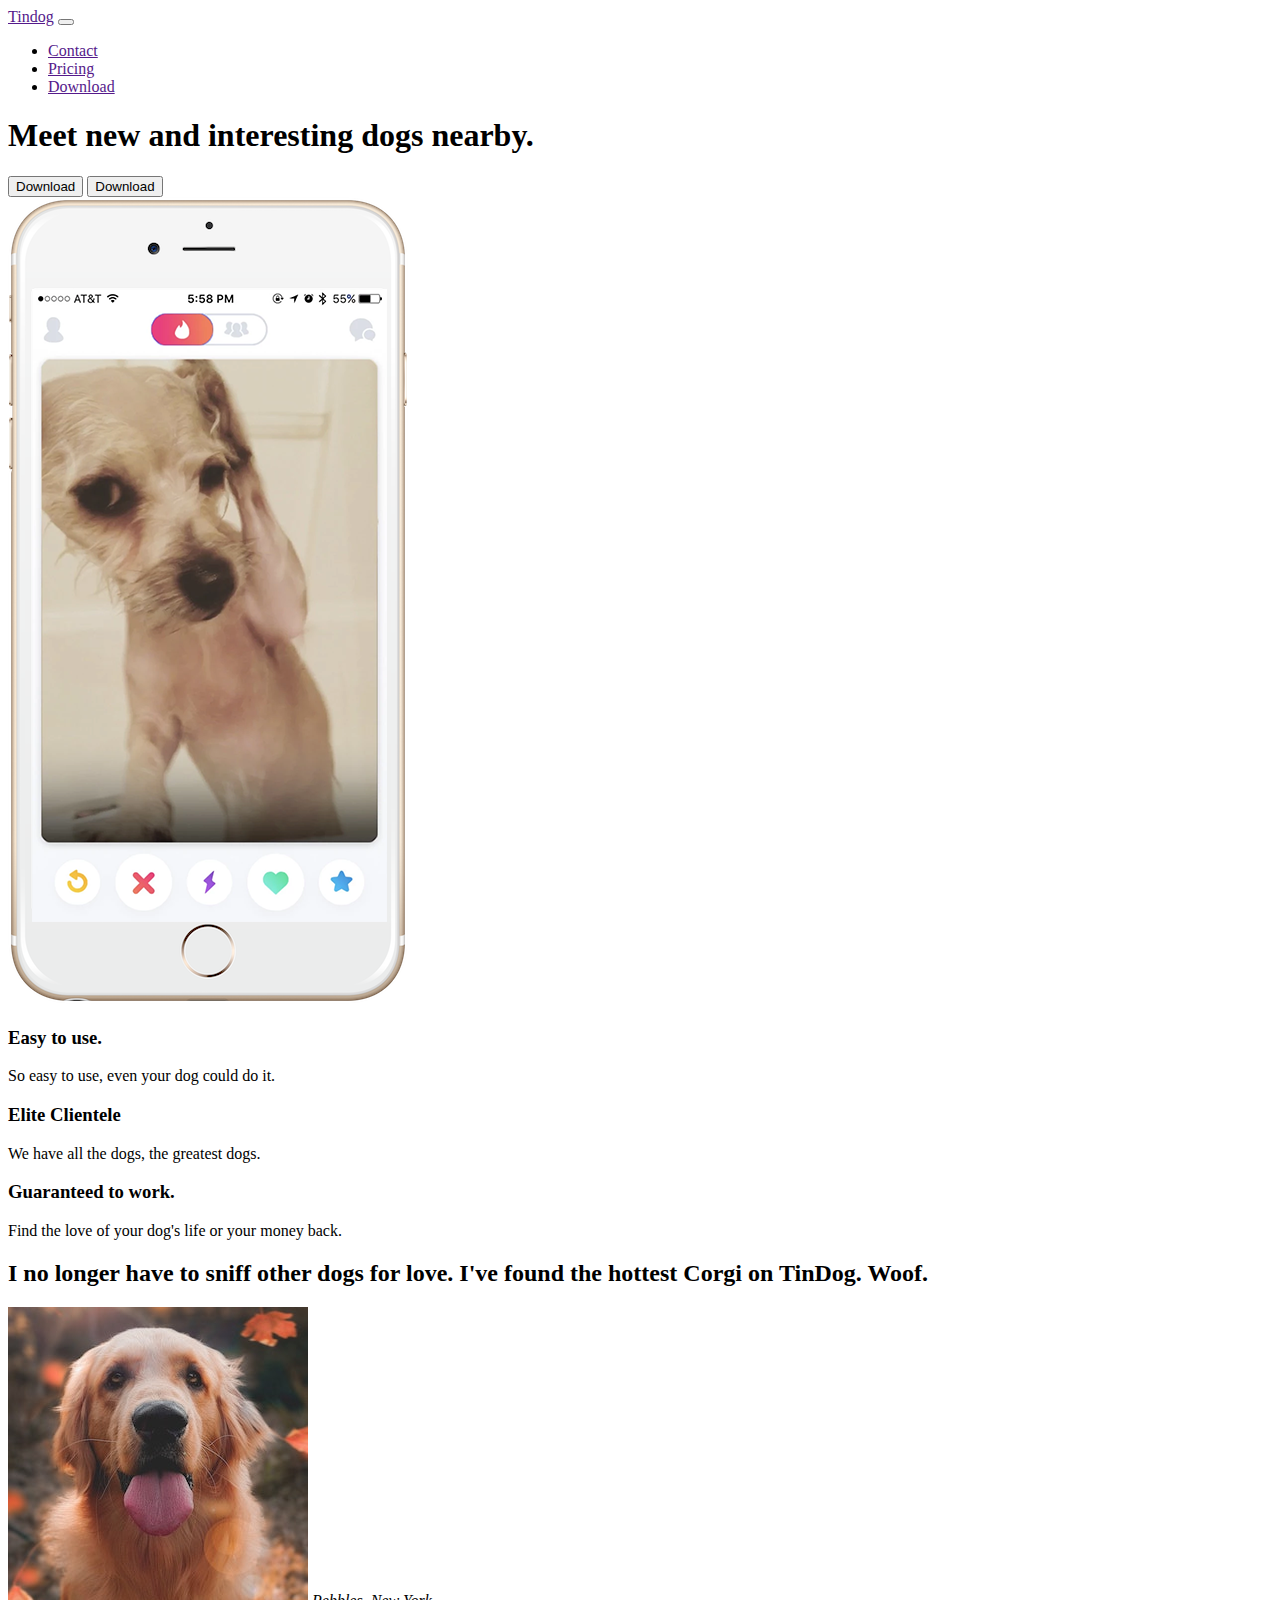
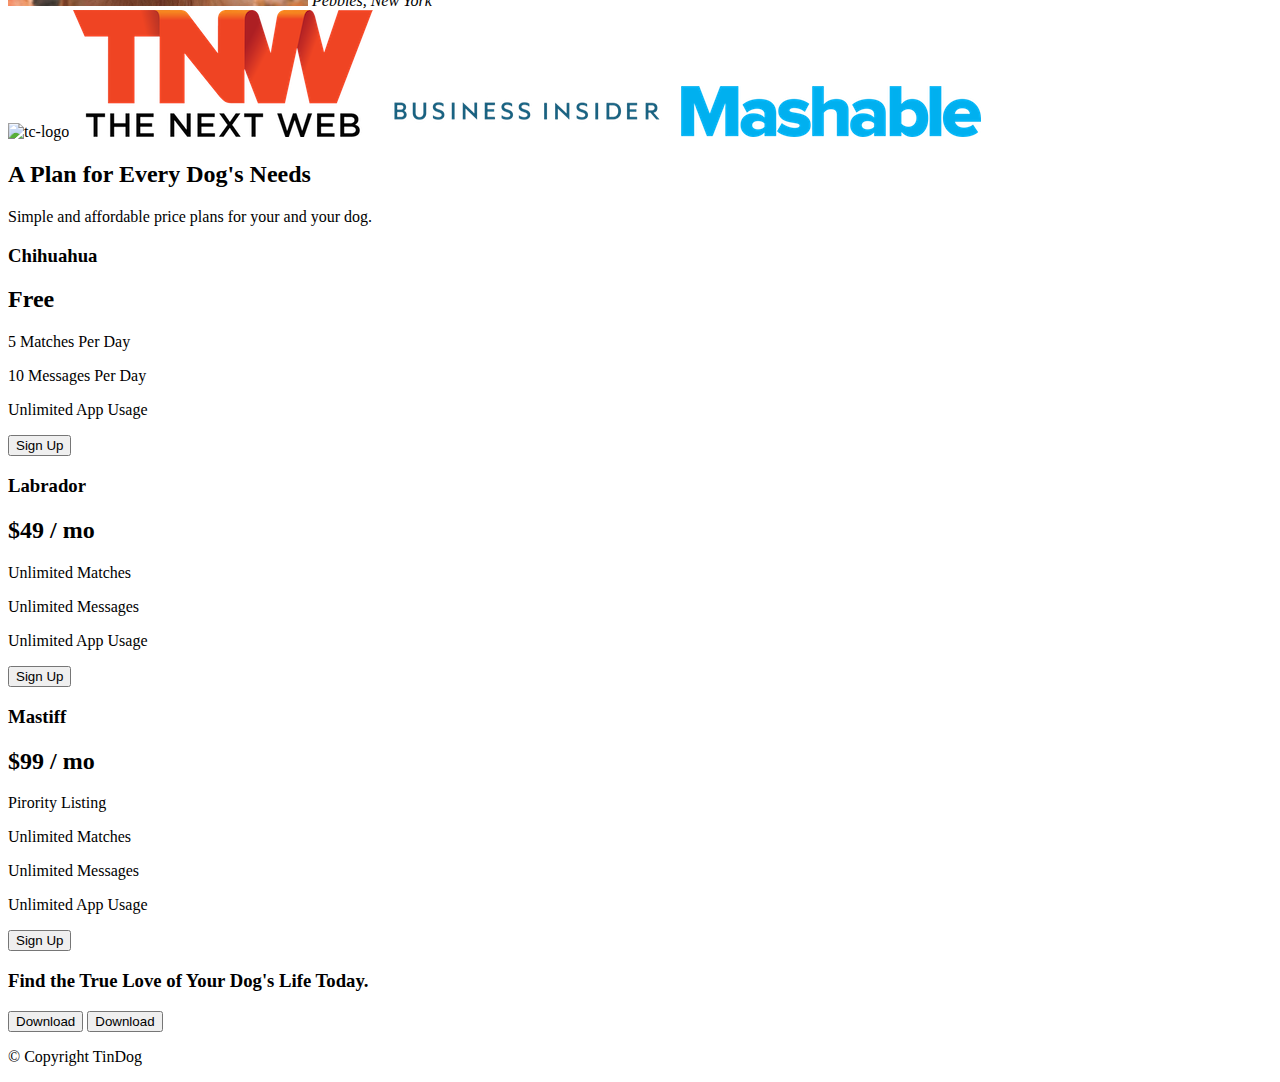
==== Boostrap_project/index.html @ a8a7a584 "setting up project for learning Bootstrap" ====
<!DOCTYPE html>
<html>

<head>
  <meta charset="utf-8">
  <title>TinDog</title>
  <link rel="stylesheet" href="css/styles.css">
  <link rel="stylesheet" href="https://cdn.jsdelivr.net/npm/bootstrap@5.1.3/dist/css/bootstrap.min.css" integrity="sha384-1BmE4kWBq78iYhFldvKuhfTAU6auU8tT94WrHftjDbrCEXSU1oBoqyl2QvZ6jIW3" crossorigin="anonymous">

  <script src="https://cdn.jsdelivr.net/npm/bootstrap@5.1.3/dist/js/bootstrap.bundle.min.js" integrity="sha384-ka7Sk0Gln4gmtz2MlQnikT1wXgYsOg+OMhuP+IlRH9sENBO0LRn5q+8nbTov4+1p" crossorigin="anonymous"></script>

  <!-- <script src="https://code.jquery.com/jquery-3.5.1.slim.min.js" integrity="sha384-DfXdz2htPH0lsSSs5nCTpuj/zy4C+OGpamoFVy38MVBnE+IbbVYUew+OrCXaRkfj" crossorigin="anonymous"></script>
  <script src="https://cdn.jsdelivr.net/npm/popper.js@1.16.0/dist/umd/popper.min.js" integrity="sha384-Q6E9RHvbIyZFJoft+2mJbHaEWldlvI9IOYy5n3zV9zzTtmI3UksdQRVvoxMfooAo" crossorigin="anonymous"></script>
  <script src="https://stackpath.bootstrapcdn.com/bootstrap/4.5.0/js/bootstrap.min.js" integrity="sha384-OgVRvuATP1z7JjHLkuOU7Xw704+h835Lr+6QL9UvYjZE3Ipu6Tp75j7Bh/kR0JKI" crossorigin="anonymous"></script> -->

</head>

<body>

  <section id="title">

    <!-- Nav Bar -->
    <nav class="navbar bg-dark navbar-expand-lg navbar-dark">

      <div class="container-fluid">
        <a class="navbar-brand" href="">Tindog</a>
         <button class="navbar-toggler" type="button" data-bs-toggle="collapse" data-bs-target="#navbarSupportedContent" aria-controls="navbarSupportedContent" aria-expanded="false" aria-label="Toggle navigation">
        <span class="navbar-toggler-icon"></span>
            </button>
            <div class="collapse navbar-collapse" id="navbarSupportedContent">
        <ul class="navbar-nav ms-auto">
            <li class="nav-item">
                <a class="nav-link" href="">Contact</a>
            </li>
            <li class="nav-item">
                <a class="nav-link" href="">Pricing</a>
            </li>
            <li class="nav-item">
                <a class="nav-link" href="">Download</a>
            </li>
        </ul>
           </div>
      </div>
  
    </nav>



    <!-- Title -->

    <div>
      <h1>Meet new and interesting dogs nearby.</h1>
      <button type="button">Download</button>
      <button type="button">Download</button>
    </div>
    <div>
      <img src="images/iphone6.png" alt="iphone-mockup">
    </div>

  </section>


  <!-- Features -->

  <section id="features">

    <h3>Easy to use.</h3>
    <p>So easy to use, even your dog could do it.</p>

    <h3>Elite Clientele</h3>
    <p>We have all the dogs, the greatest dogs.</p>

    <h3>Guaranteed to work.</h3>
    <p>Find the love of your dog's life or your money back.</p>

  </section>


  <!-- Testimonials -->

  <section id="testimonials">

    <h2>I no longer have to sniff other dogs for love. I've found the hottest Corgi on TinDog. Woof.</h2>
    <img src="images/dog-img.jpg" alt="dog-profile">
    <em>Pebbles, New York</em>

    <!-- <h2 class="testimonial-text">My dog used to be so lonely, but with TinDog's help, they've found the love of their life. I think.</h2>
    <img class="testimonial-image" src="images/lady-img.jpg" alt="lady-profile">
    <em>Beverly, Illinois</em> -->

  </section>


  <!-- Press -->

  <section id="press">
    <img src="images/techcrunch.png" alt="tc-logo">
    <img src="images/tnw.png" alt="tnw-logo">
    <img src="images/bizinsider.png" alt="biz-insider-logo">
    <img src="images/mashable.png" alt="mashable-logo">

  </section>


  <!-- Pricing -->

  <section id="pricing">

    <h2>A Plan for Every Dog's Needs</h2>
    <p>Simple and affordable price plans for your and your dog.</p>


    <h3>Chihuahua</h3>
    <h2>Free</h2>
    <p>5 Matches Per Day</p>
    <p>10 Messages Per Day</p>
    <p>Unlimited App Usage</p>
    <button type="button">Sign Up</button>


    <h3>Labrador</h3>
    <h2>$49 / mo</h2>
    <p>Unlimited Matches</p>
    <p>Unlimited Messages</p>
    <p>Unlimited App Usage</p>
    <button type="button">Sign Up</button>


    <h3>Mastiff</h3>
    <h2>$99 / mo</h2>
    <p>Pirority Listing</p>
    <p>Unlimited Matches</p>
    <p>Unlimited Messages</p>
    <p>Unlimited App Usage</p>
    <button type="button">Sign Up</button>

  </section>


  <!-- Call to Action -->

  <section id="cta">

    <h3>Find the True Love of Your Dog's Life Today.</h3>
    <button type="button">Download</button>
    <button type="button">Download</button>

  </section>


  <!-- Footer -->

  <footer id="footer">

    <p>© Copyright TinDog</p>

  </footer>


</body>

</html>
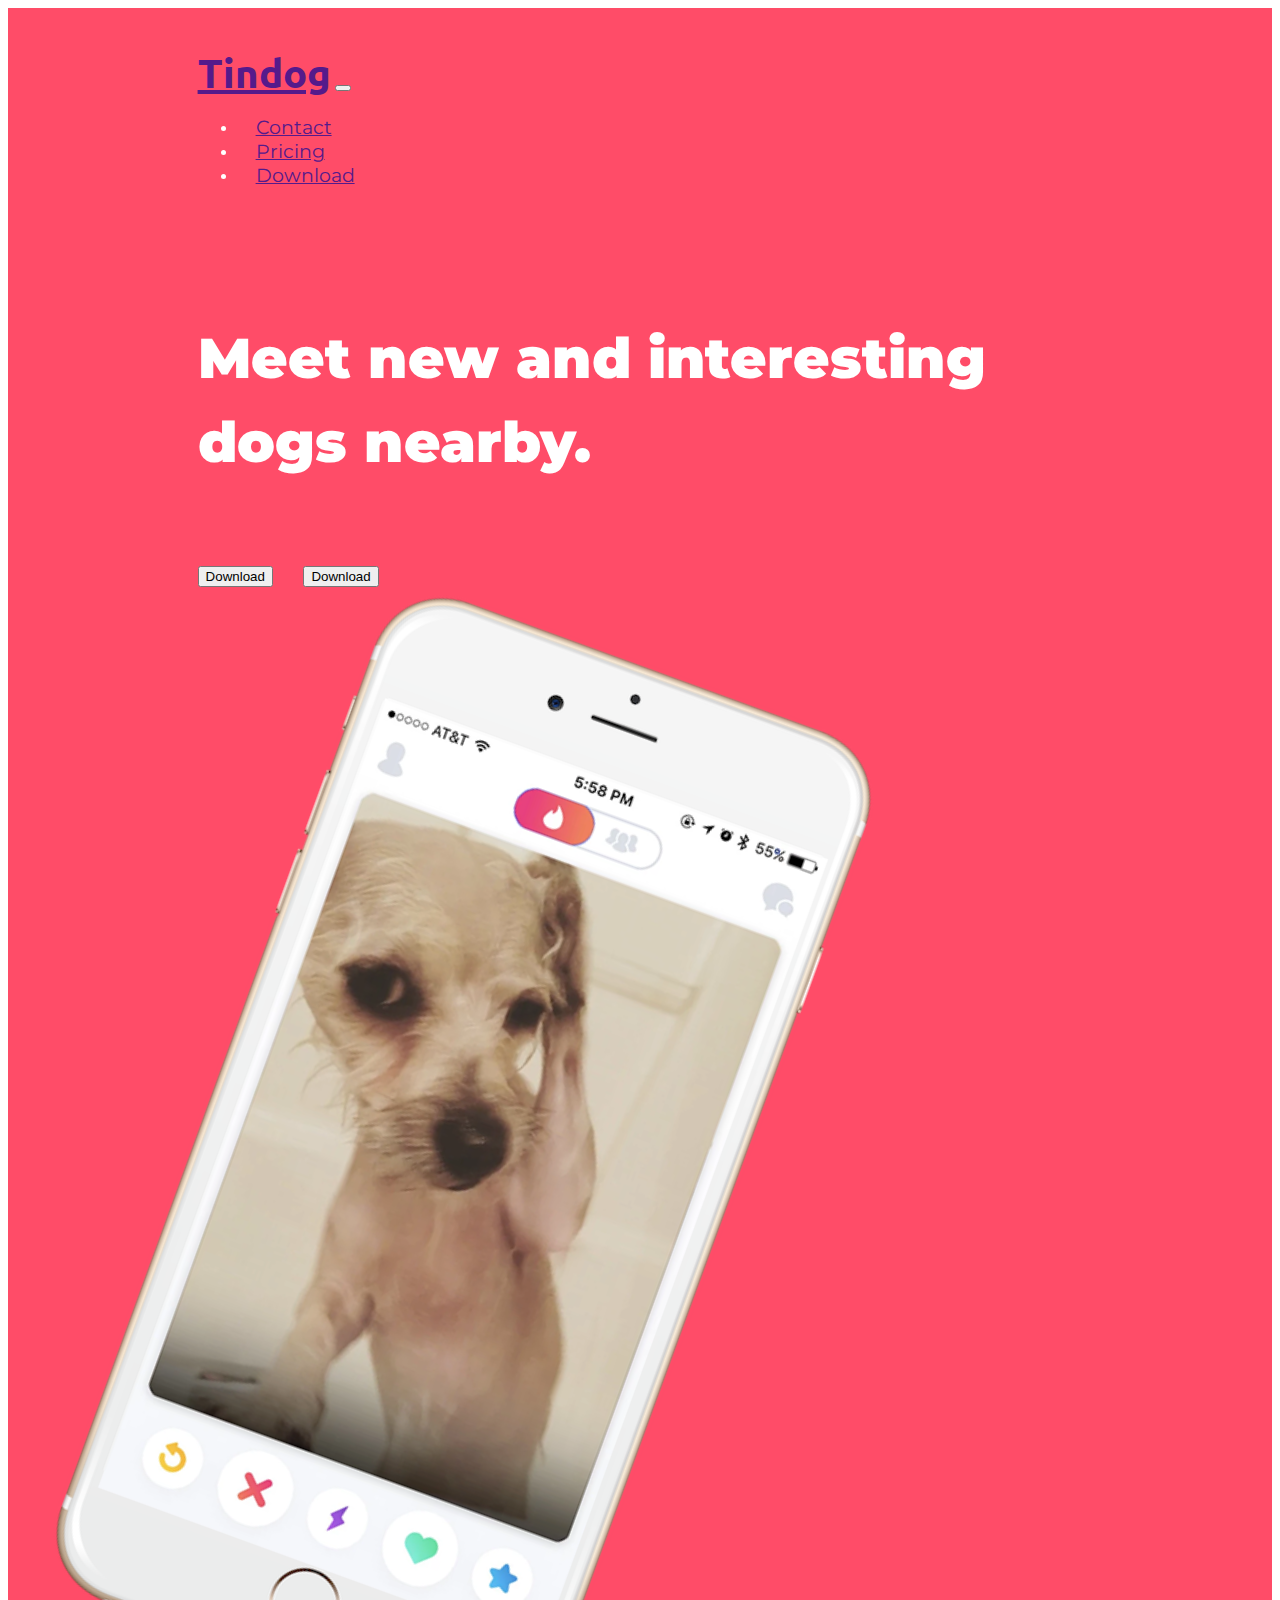
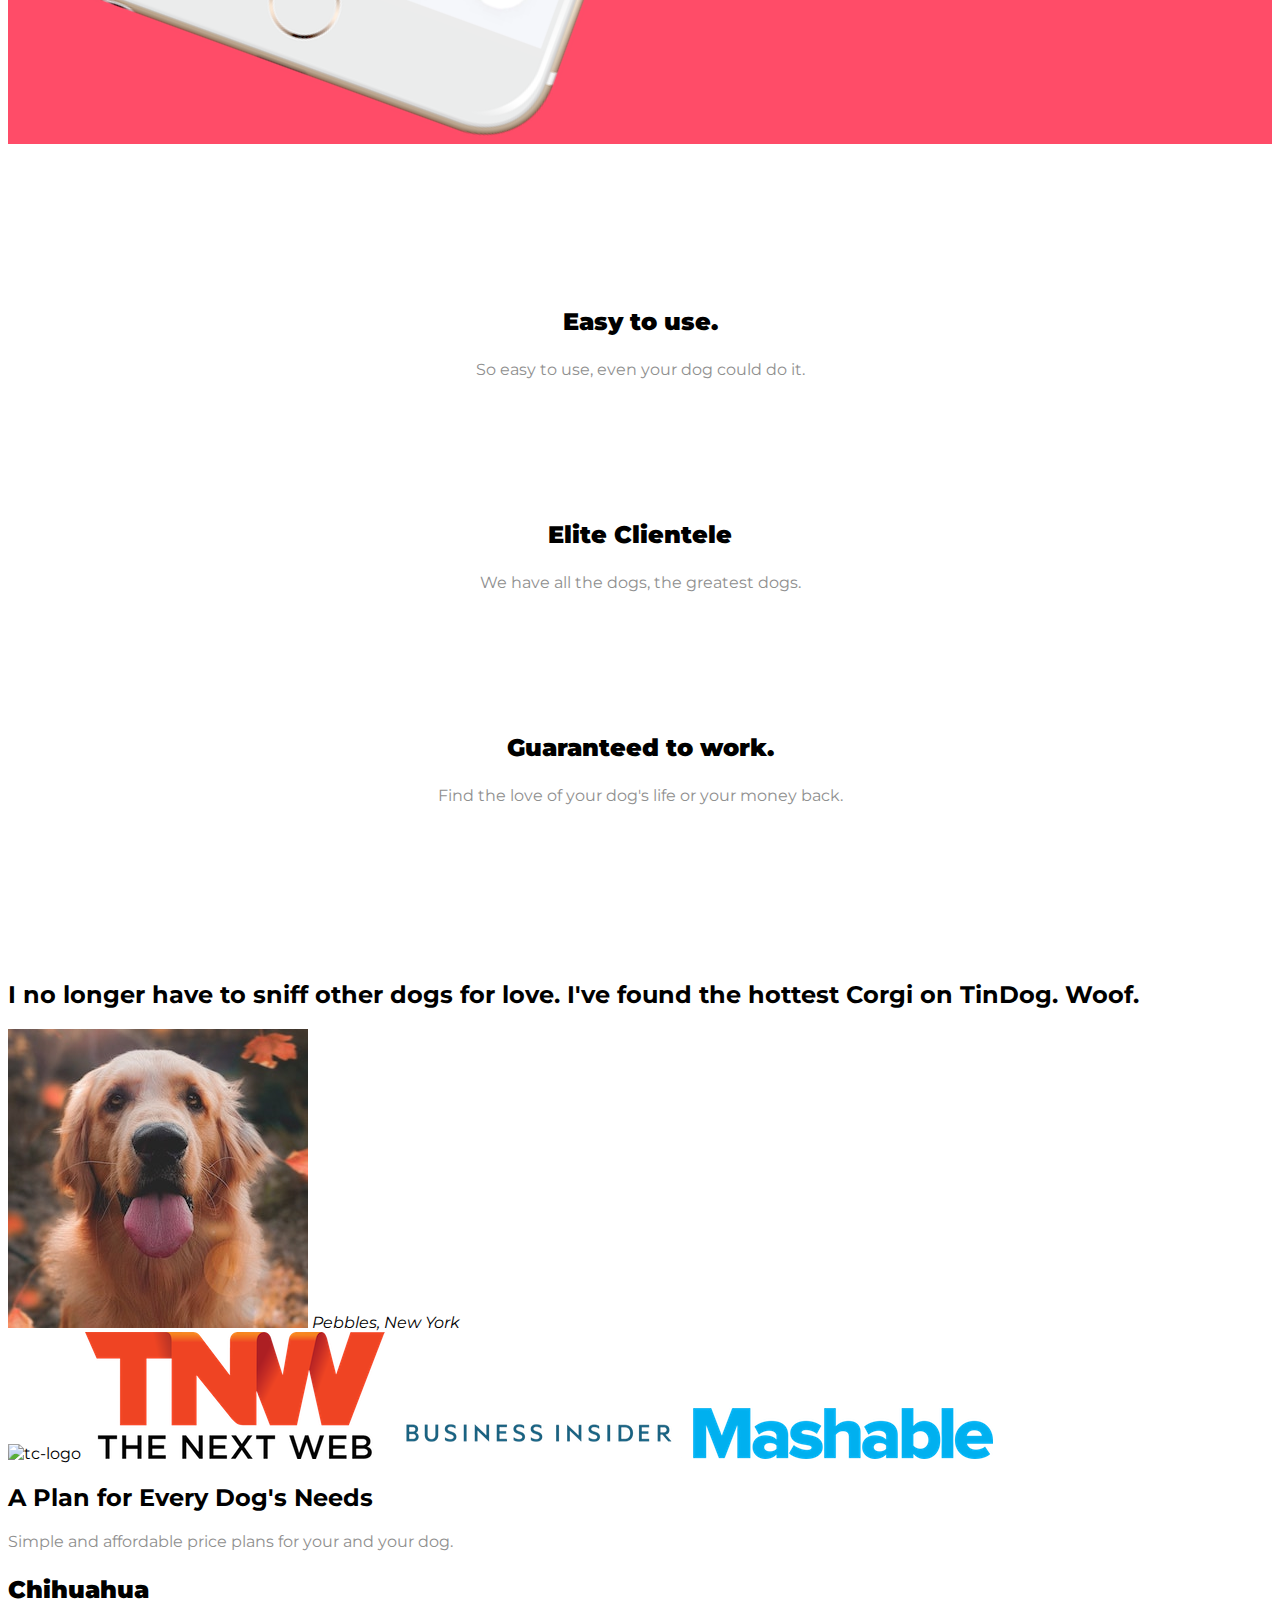
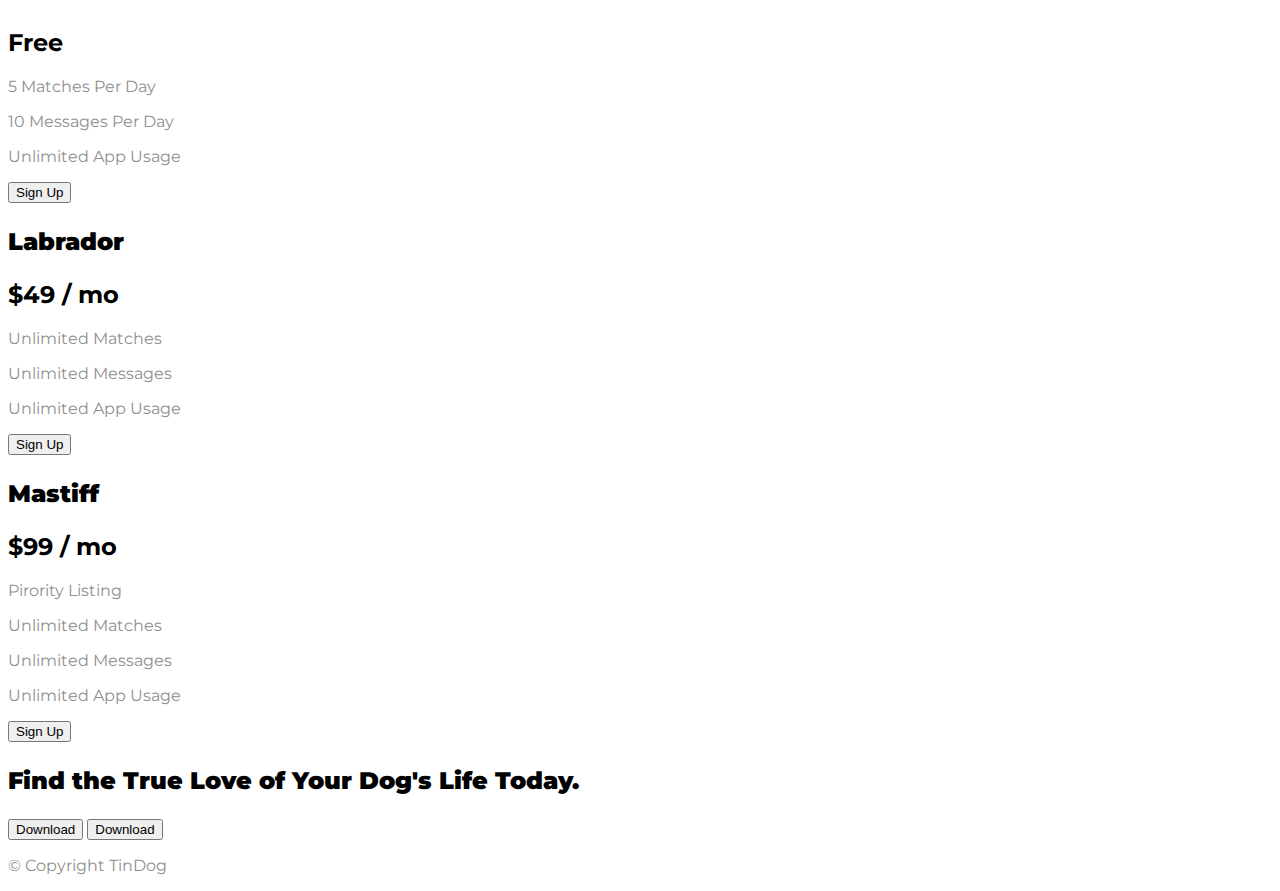
==== commit 82ca6c7c: "Bootstrap: grid-layout system, containers, buttons" ====
--- a/Boostrap_project/index.html
+++ b/Boostrap_project/index.html
@@ -4,15 +4,23 @@
 <head>
   <meta charset="utf-8">
   <title>TinDog</title>
-  <link rel="stylesheet" href="css/styles.css">
+
+  <script src="https://kit.fontawesome.com/6e312eaad7.js" crossorigin="anonymous"></script>
+
+  <link rel="preconnect" href="https://fonts.googleapis.com">
+  <link rel="preconnect" href="https://fonts.gstatic.com" crossorigin>
+  <link href="https://fonts.googleapis.com/css2?family=Montserrat:wght@100;400;900&family=Ubuntu:wght@300;400;700&display=swap" rel="stylesheet">
+  
+  
   <link rel="stylesheet" href="https://cdn.jsdelivr.net/npm/bootstrap@5.1.3/dist/css/bootstrap.min.css" integrity="sha384-1BmE4kWBq78iYhFldvKuhfTAU6auU8tT94WrHftjDbrCEXSU1oBoqyl2QvZ6jIW3" crossorigin="anonymous">
 
   <script src="https://cdn.jsdelivr.net/npm/bootstrap@5.1.3/dist/js/bootstrap.bundle.min.js" integrity="sha384-ka7Sk0Gln4gmtz2MlQnikT1wXgYsOg+OMhuP+IlRH9sENBO0LRn5q+8nbTov4+1p" crossorigin="anonymous"></script>
-
+  
   <!-- <script src="https://code.jquery.com/jquery-3.5.1.slim.min.js" integrity="sha384-DfXdz2htPH0lsSSs5nCTpuj/zy4C+OGpamoFVy38MVBnE+IbbVYUew+OrCXaRkfj" crossorigin="anonymous"></script>
   <script src="https://cdn.jsdelivr.net/npm/popper.js@1.16.0/dist/umd/popper.min.js" integrity="sha384-Q6E9RHvbIyZFJoft+2mJbHaEWldlvI9IOYy5n3zV9zzTtmI3UksdQRVvoxMfooAo" crossorigin="anonymous"></script>
   <script src="https://stackpath.bootstrapcdn.com/bootstrap/4.5.0/js/bootstrap.min.js" integrity="sha384-OgVRvuATP1z7JjHLkuOU7Xw704+h835Lr+6QL9UvYjZE3Ipu6Tp75j7Bh/kR0JKI" crossorigin="anonymous"></script> -->
-
+  
+  <link rel="stylesheet" href="css/styles.css">
 </head>
 
 <body>
@@ -20,7 +28,7 @@
   <section id="title">
 
     <!-- Nav Bar -->
-    <nav class="navbar bg-dark navbar-expand-lg navbar-dark">
+    <nav class="navbar navbar-expand-lg navbar-dark">
 
       <div class="container-fluid">
         <a class="navbar-brand" href="">Tindog</a>
@@ -43,35 +51,55 @@
       </div>
   
     </nav>
+    
+    <!-- Title -->
+    <div class="container-fluid">
+    
+      <div class="row">
+        <div class="col-lg-6">
+          <h1>Meet new and interesting dogs nearby.</h1>
+          <button type="button" class="btn btn-dark btn-lg download-button"><i class="fab fa-apple"></i> Download</button>
+          <button type="button" class="btn btn-outline-light btn-lg download-button"><i class="fab fa-google-play"></i> Download</button>
+        </div>
 
+        <div class="col-lg-6">
+          <img class="title-image" src="images/iphone6.png" alt="iphone-mockup">
+        </div>
+      </div>
 
-
-    <!-- Title -->
-
-    <div>
-      <h1>Meet new and interesting dogs nearby.</h1>
-      <button type="button">Download</button>
-      <button type="button">Download</button>
     </div>
-    <div>
-      <img src="images/iphone6.png" alt="iphone-mockup">
-    </div>
-
   </section>
 
 
   <!-- Features -->
-
   <section id="features">
 
-    <h3>Easy to use.</h3>
-    <p>So easy to use, even your dog could do it.</p>
 
-    <h3>Elite Clientele</h3>
-    <p>We have all the dogs, the greatest dogs.</p>
+    <div class="container">
 
-    <h3>Guaranteed to work.</h3>
-    <p>Find the love of your dog's life or your money back.</p>
+      <div class="row feature-row">
+
+        <div class="col-lg-4 feature">
+          <i class="fas fa-check-circle fa-4x feature-icons"></i>
+          <h3>Easy to use.</h3>
+          <p class="feature-description">So easy to use, even your dog could do it.</p>
+        </div>
+
+        <div class="col-lg-4 feature">
+          <i class="fas fa-bullseye fa-4x feature-icons"></i> 
+          <h3>Elite Clientele</h3>
+          <p class="feature-description">We have all the dogs, the greatest dogs.</p>
+        </div>
+
+        <div class="col-lg-4 feature">
+          <i class="fas fa-heart fa-4x feature-icons"></i> 
+          <h3>Guaranteed to work.</h3>
+          <p class="feature-description">Find the love of your dog's life or your money back.</p> 
+        </div>
+
+      </div>
+    </div>
+
 
   </section>
 
--- a/Boostrap_project/css/styles.css
+++ b/Boostrap_project/css/styles.css
@@ -0,0 +1,83 @@
+/* TAG SELECTORS */
+
+body {
+    font-family: 'Montserrat', sans-serif;
+}
+
+h1 {
+    font-family: 'Montserrat', sans-serif;
+    font-size: 3.5rem;
+    line-height: 1.5;
+    font-weight: 900;
+}
+
+h3 {
+    font-weight: 900;
+    font-size: 1.5rem;
+}
+
+p {
+    color: #8f8f8f;
+}
+
+
+/* CLASS SELECTORS */
+
+.container-fluid {
+    padding: 3% 15%;
+}
+
+/* .navbar {
+    padding-bottom: 4.5rem;
+} */
+
+.navbar-brand {
+    font-family: 'Ubuntu';
+    font-size: 2.5rem;
+    font-weight: bold;
+}
+
+.nav-item {
+    padding: 0px 18px;
+}
+
+.nav-link {
+    font-family: "Montserrat";
+    font-size: 1.2rem;
+    /* font-weight: 100; */
+}
+
+.download-button {
+    margin: 5% 3% 5% 0%;
+}
+
+.title-image {
+    width: 60%;
+    transform: rotate(20deg);
+}
+
+.feature {
+    padding: 5%;
+    text-align: center;
+}
+
+.feature-icons {
+    color: #ef8172;
+    /* padding: 10%; */
+    margin-bottom: 1rem;
+}
+
+.feature-icons:hover {
+    color: #ff4c68;
+}
+
+
+/* ID SELECTORS */
+#title {
+    background-color: #ff4c68;
+    color: white;
+}
+
+#features {
+    padding: 7% 10%;
+}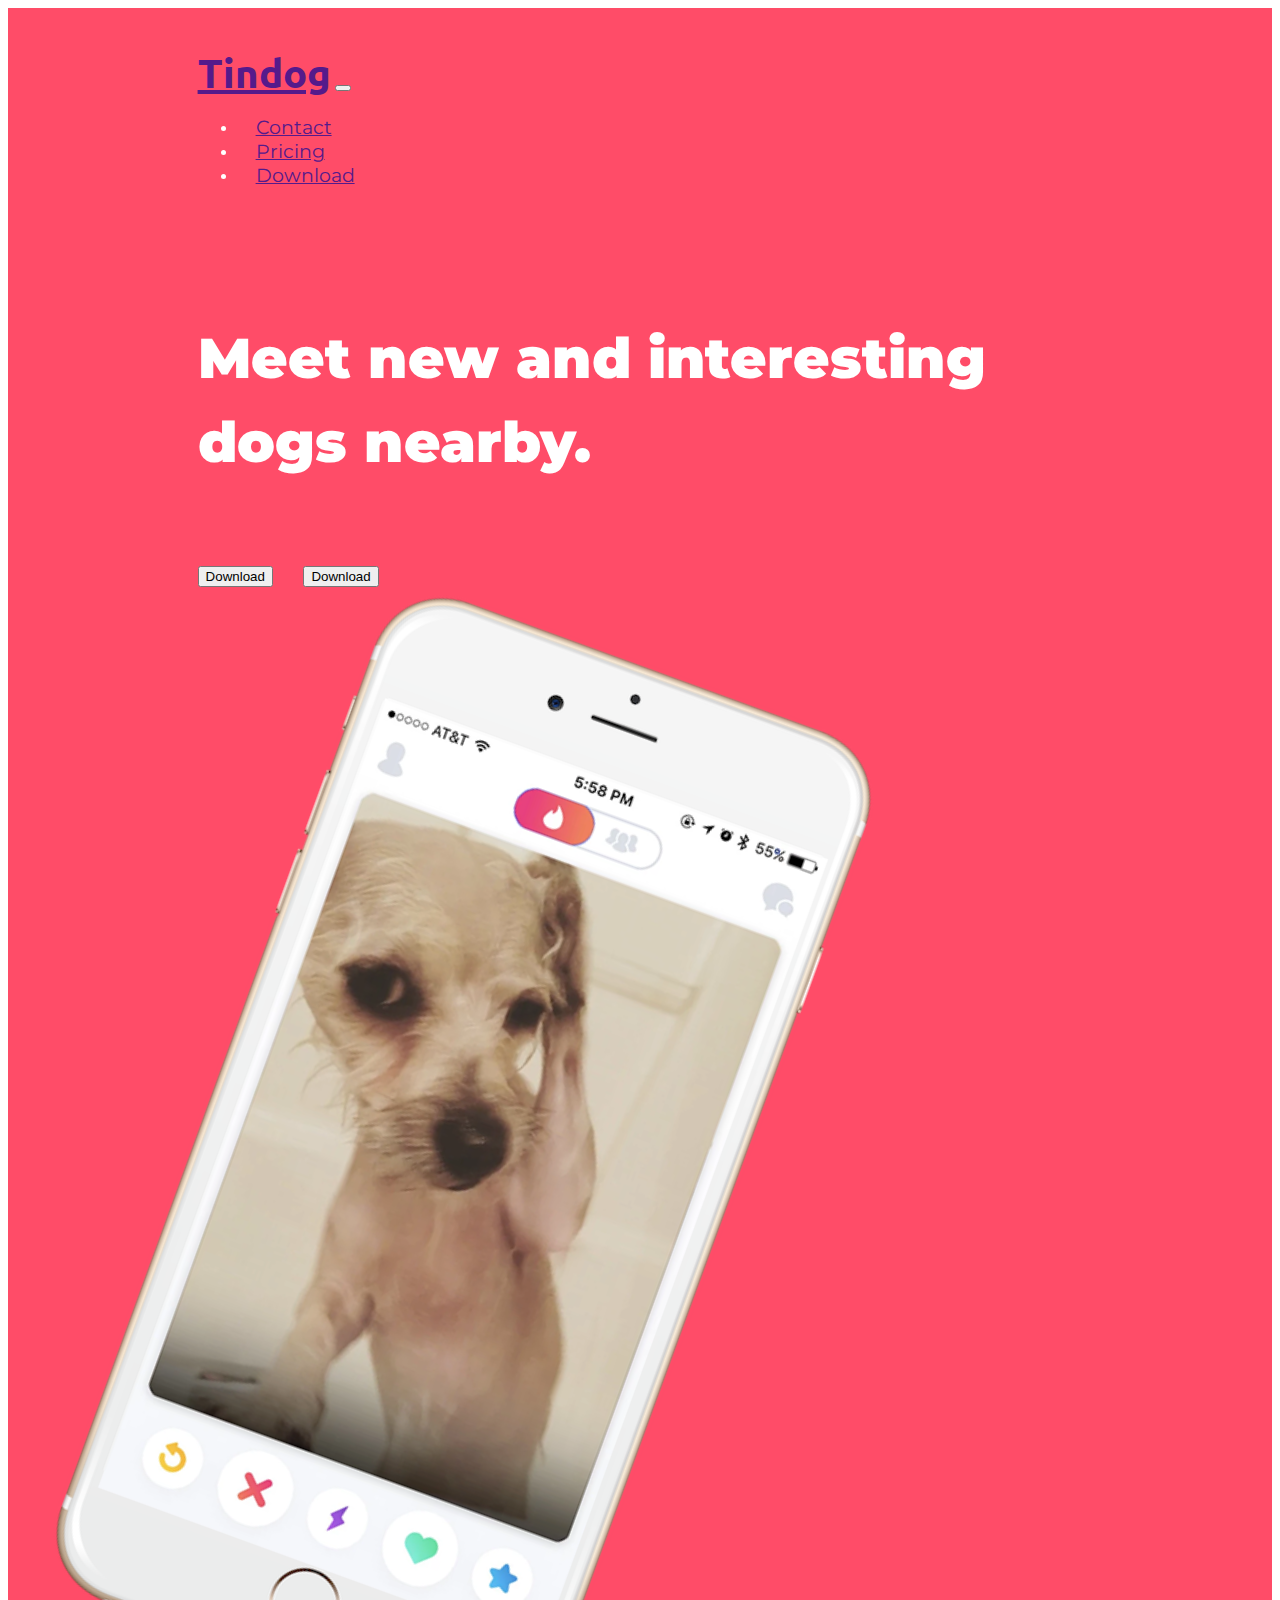
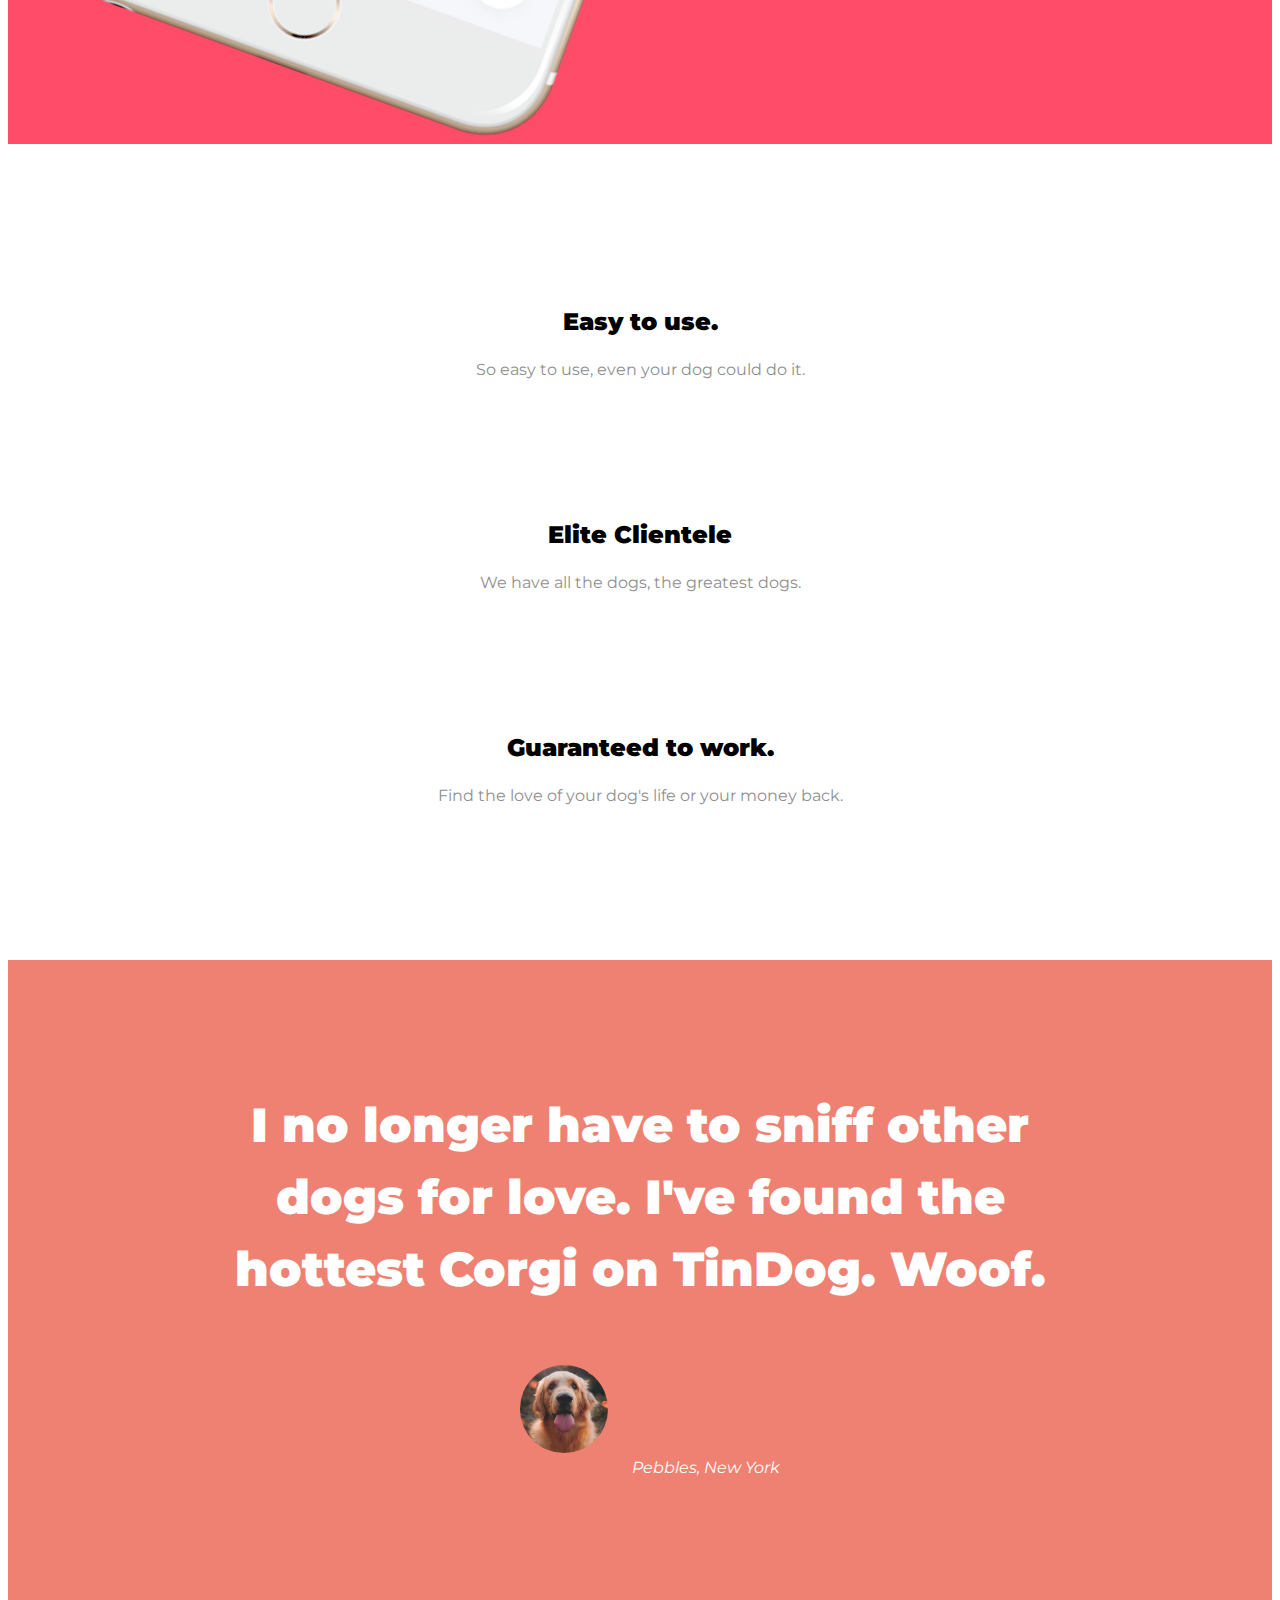
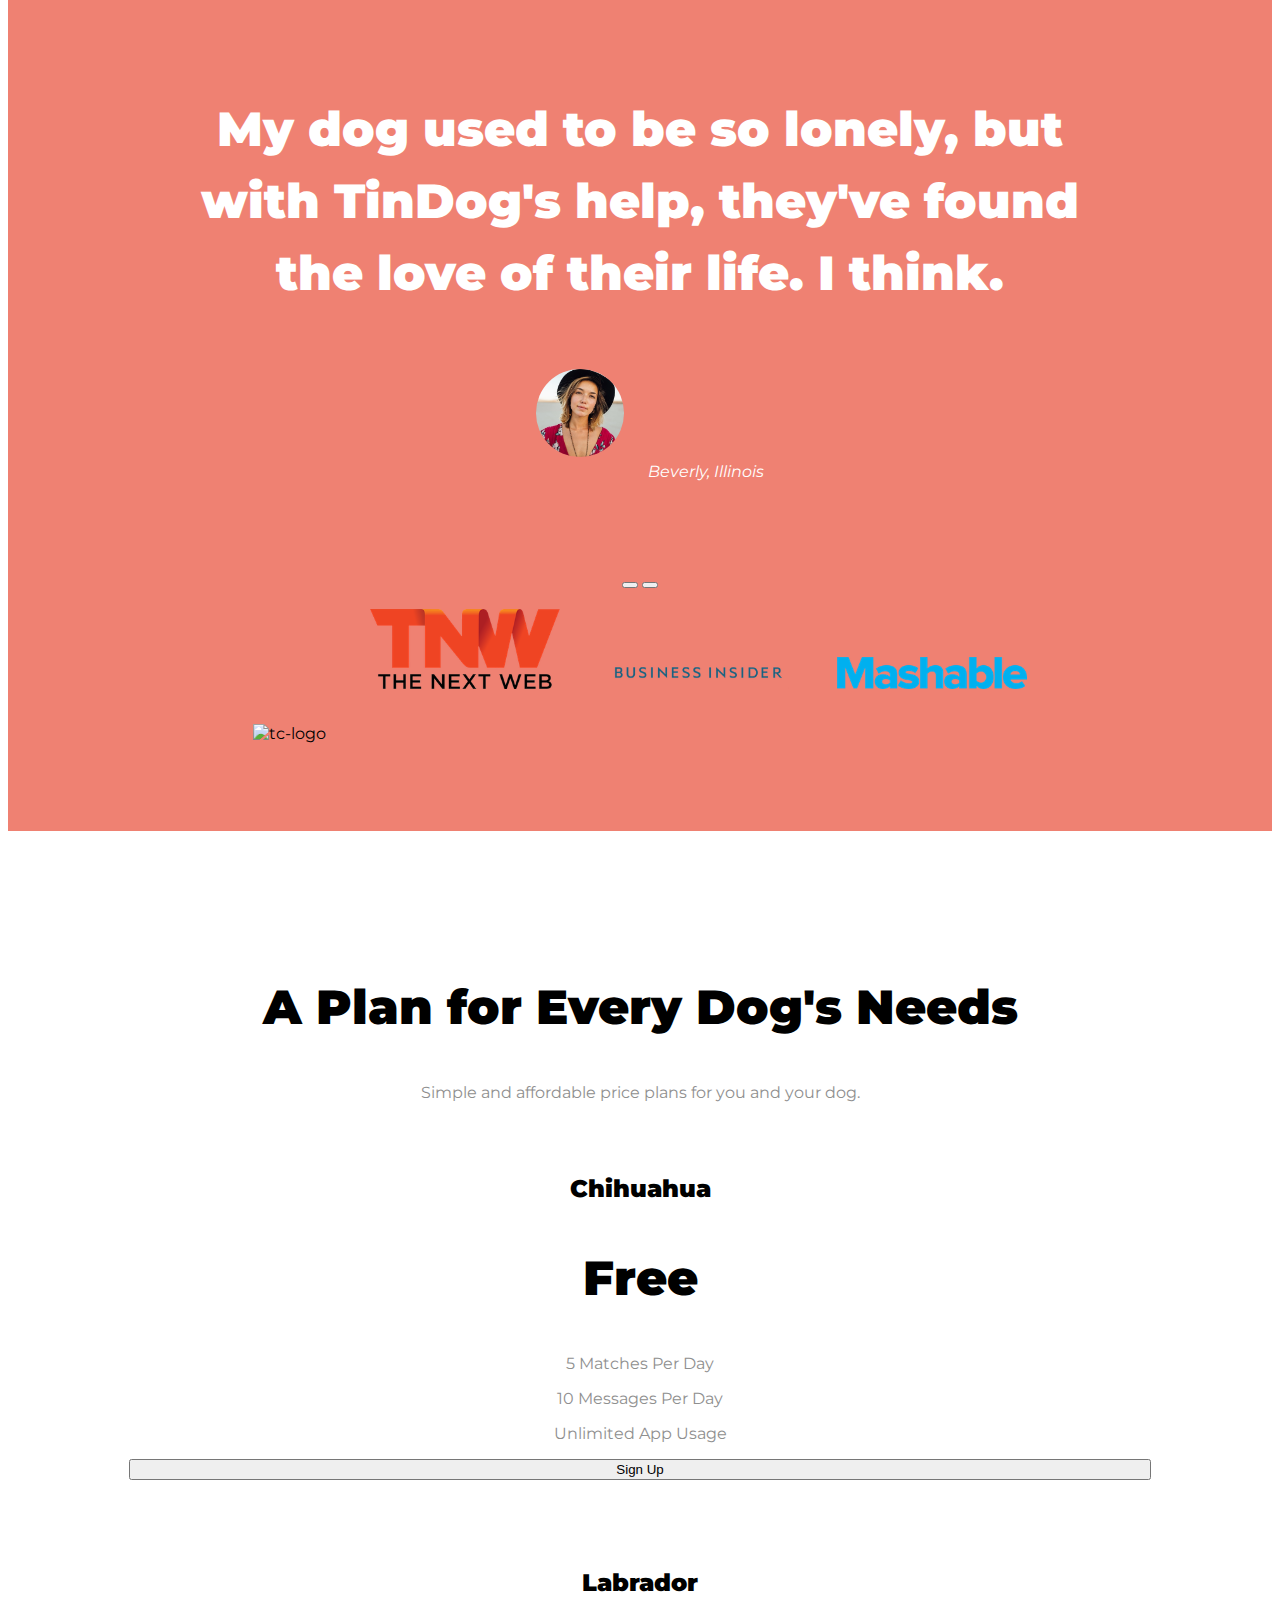
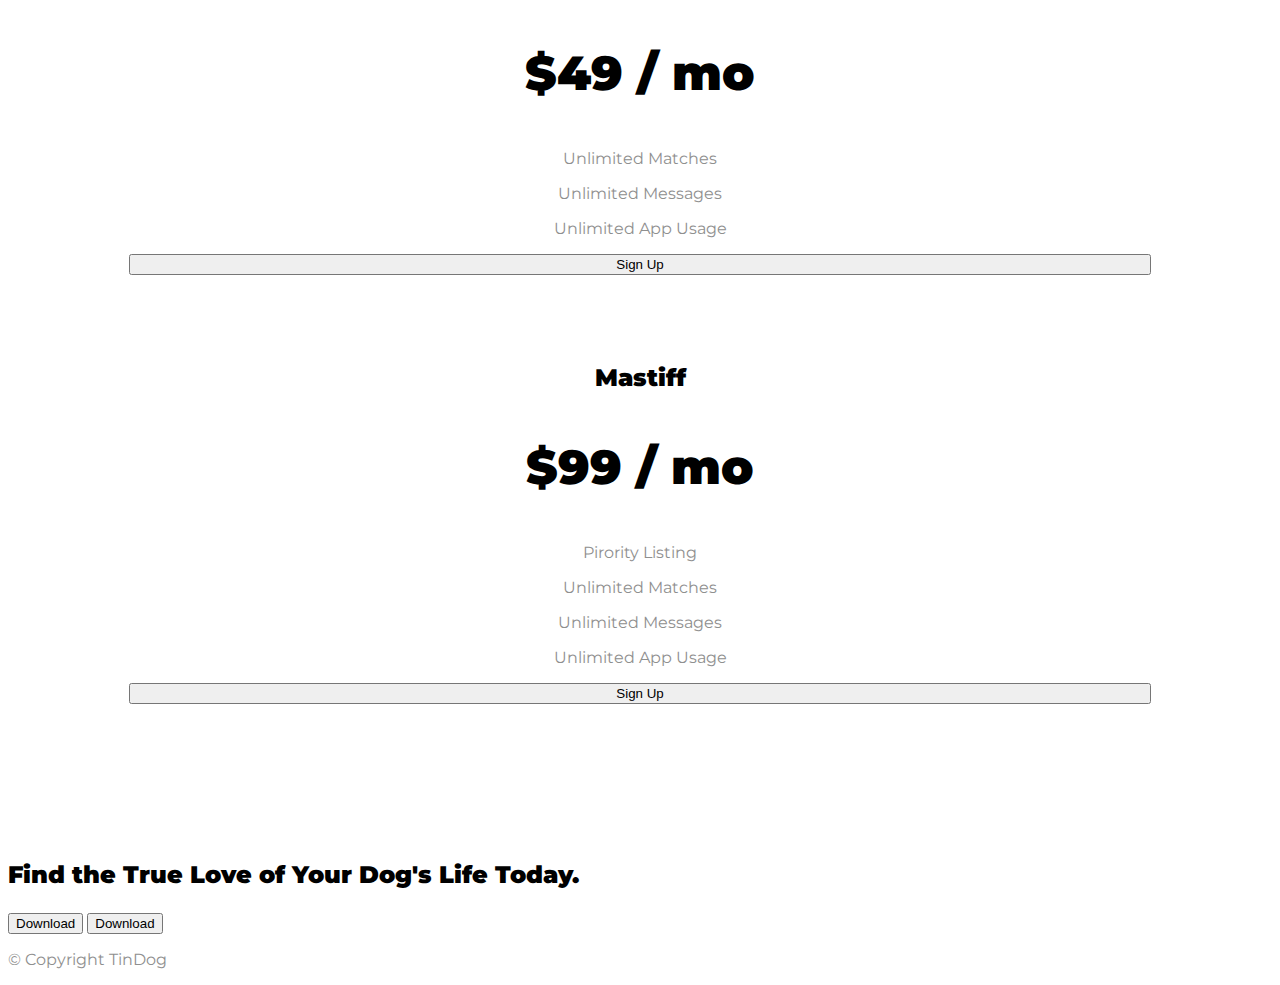
==== commit a2302113: "worked on carousels and cards" ====
--- a/Boostrap_project/index.html
+++ b/Boostrap_project/index.html
@@ -108,13 +108,30 @@
 
   <section id="testimonials">
 
-    <h2>I no longer have to sniff other dogs for love. I've found the hottest Corgi on TinDog. Woof.</h2>
-    <img src="images/dog-img.jpg" alt="dog-profile">
-    <em>Pebbles, New York</em>
-
-    <!-- <h2 class="testimonial-text">My dog used to be so lonely, but with TinDog's help, they've found the love of their life. I think.</h2>
-    <img class="testimonial-image" src="images/lady-img.jpg" alt="lady-profile">
-    <em>Beverly, Illinois</em> -->
+    <div id="testimonial-carousel" class="carousel slide" data-bs-ride="false" data-bs-interval="5000">
+      <div class="carousel-inner">
+        
+        <div class="carousel-item active">
+          <h2>I no longer have to sniff other dogs for love. I've found the hottest Corgi on TinDog. Woof.</h2>
+          <img class="testimonial-image" src="images/dog-img.jpg" alt="dog-profile">
+          <em>Pebbles, New York</em>
+        </div>
+
+        <div class="carousel-item">
+          <h2 class="testimonial-text">My dog used to be so lonely, but with TinDog's help, they've found the love of their life. I think.</h2>
+          <img class="testimonial-image" src="images/lady-img.jpg" alt="lady-profile">
+          <em>Beverly, Illinois</em>
+        </div>
+      </div>
+      
+      <button class="carousel-control-prev" type="button" data-bs-target="#testimonial-carousel" data-bs-slide="prev">
+        <span class="carousel-control-prev-icon"></span>
+      </button>
+      
+      <button class="carousel-control-next" type="button" data-bs-target="#testimonial-carousel" data-bs-slide="next">
+        <span class="carousel-control-next-icon"></span>
+      </button>
+    </div>
 
   </section>
 
@@ -122,10 +139,10 @@
   <!-- Press -->
 
   <section id="press">
-    <img src="images/techcrunch.png" alt="tc-logo">
-    <img src="images/tnw.png" alt="tnw-logo">
-    <img src="images/bizinsider.png" alt="biz-insider-logo">
-    <img src="images/mashable.png" alt="mashable-logo">
+    <img class="press-logo" src="images/techcrunch.png" alt="tc-logo">
+    <img class="press-logo" src="images/tnw.png" alt="tnw-logo">
+    <img class="press-logo" src="images/bizinsider.png" alt="biz-insider-logo">
+    <img class="press-logo" src="images/mashable.png" alt="mashable-logo">
 
   </section>
 
@@ -135,32 +152,76 @@
   <section id="pricing">
 
     <h2>A Plan for Every Dog's Needs</h2>
-    <p>Simple and affordable price plans for your and your dog.</p>
-
-
-    <h3>Chihuahua</h3>
-    <h2>Free</h2>
-    <p>5 Matches Per Day</p>
-    <p>10 Messages Per Day</p>
-    <p>Unlimited App Usage</p>
-    <button type="button">Sign Up</button>
-
-
-    <h3>Labrador</h3>
-    <h2>$49 / mo</h2>
-    <p>Unlimited Matches</p>
-    <p>Unlimited Messages</p>
-    <p>Unlimited App Usage</p>
-    <button type="button">Sign Up</button>
-
-
-    <h3>Mastiff</h3>
-    <h2>$99 / mo</h2>
-    <p>Pirority Listing</p>
-    <p>Unlimited Matches</p>
-    <p>Unlimited Messages</p>
-    <p>Unlimited App Usage</p>
-    <button type="button">Sign Up</button>
+    <p>Simple and affordable price plans for you and your dog.</p>
+
+
+    <!-- <div class="card-group"> -->
+    <div class="row">
+    
+
+      <div class="pricing-column col-lg-4 col-md-6 col-sm-12">
+        <div class="card">
+        
+          <div class="card-header">
+            <h3>Chihuahua</h3>
+          </div>
+        
+          <div class="card-body">
+            <h2>Free</h2>
+            <p>5 Matches Per Day</p>
+            <p>10 Messages Per Day</p>
+            <p>Unlimited App Usage</p>
+            <button class="btn btn-lg btn-block btn-outline-dark card-button" type="button">Sign Up</button>
+          </div>
+        
+        </div>
+      </div>
+
+      <div class="pricing-column col-lg-4 col-md-6 col-sm-12">
+        <div class="card">
+        
+          <div class="card-header">
+            <h3>Labrador</h3>
+          </div>
+        
+          <div class="card-body">
+            <h2>$49 / mo</h2>
+            <p>Unlimited Matches</p>
+            <p>Unlimited Messages</p>
+            <p>Unlimited App Usage</p>
+            <button class="btn btn-lg btn-block btn-dark card-button" type="button">Sign Up</button>
+          </div>
+        
+        </div>
+      </div>
+
+      <div class="pricing-column col-lg-4 col-md-12">
+        <div class="card">
+        
+          <div class="card-header">
+            <h3>Mastiff</h3>
+          </div>
+        
+          <div class="card-body">
+            <h2>$99 / mo</h2>
+            <p>Pirority Listing</p>
+            <p>Unlimited Matches</p>
+            <p>Unlimited Messages</p>
+            <p>Unlimited App Usage</p>
+            <button class="btn btn-lg btn-block btn-dark card-button" type="button">Sign Up</button>
+          </div>
+      </div>
+        
+      </div>
+
+
+    </div>
+
+
+
+
+
+
 
   </section>
 
--- a/Boostrap_project/css/styles.css
+++ b/Boostrap_project/css/styles.css
@@ -9,6 +9,13 @@
     font-size: 3.5rem;
     line-height: 1.5;
     font-weight: 900;
+}
+
+h2 {
+    font-family: 'Montserrat', sans-serif;
+    font-weight: 900;
+    font-size: 3rem;
+    line-height: 1.5;
 }
 
 h3 {
@@ -80,4 +87,50 @@
 
 #features {
     padding: 7% 10%;
+}
+
+
+/* Testimonial Section */
+
+#testimonials {
+    
+    text-align: center;
+    background-color: #ef8172;
+    color: white;
+}
+
+.testimonial-image {
+    width: 10%;
+    border-radius: 100%;
+    margin: 20px;
+}
+
+#press {
+    background-color: #ef8172;
+    text-align: center;
+    padding-bottom: 3%;
+}
+
+.press-logo {
+    width: 15%;
+    margin: 20px 20px 50px;
+}
+
+.carousel-item {
+    padding: 7% 15%;
+}
+
+/* Pricing Section */
+
+.card-button {
+    width: 100%;
+}
+
+#pricing {
+    padding: 100px;
+    text-align: center;
+}
+
+.pricing-column {
+    padding: 3% 2%;
 }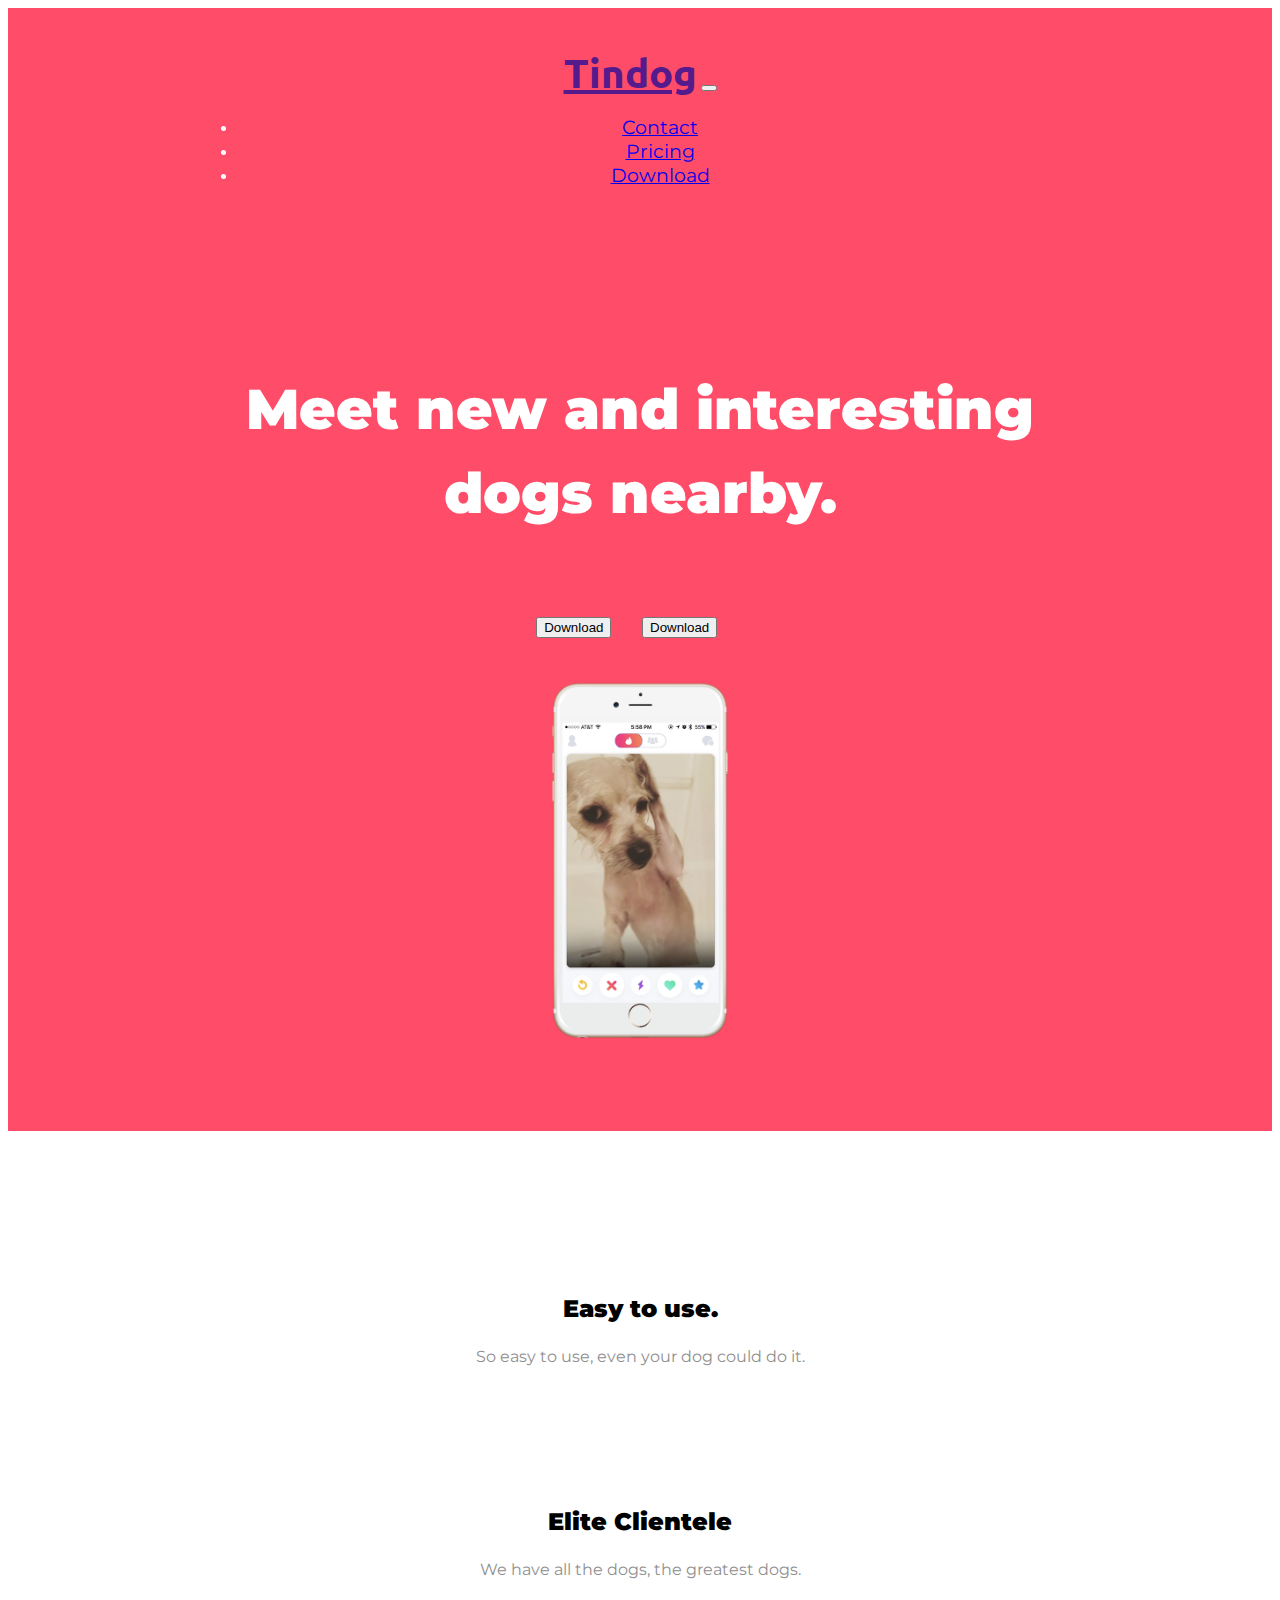
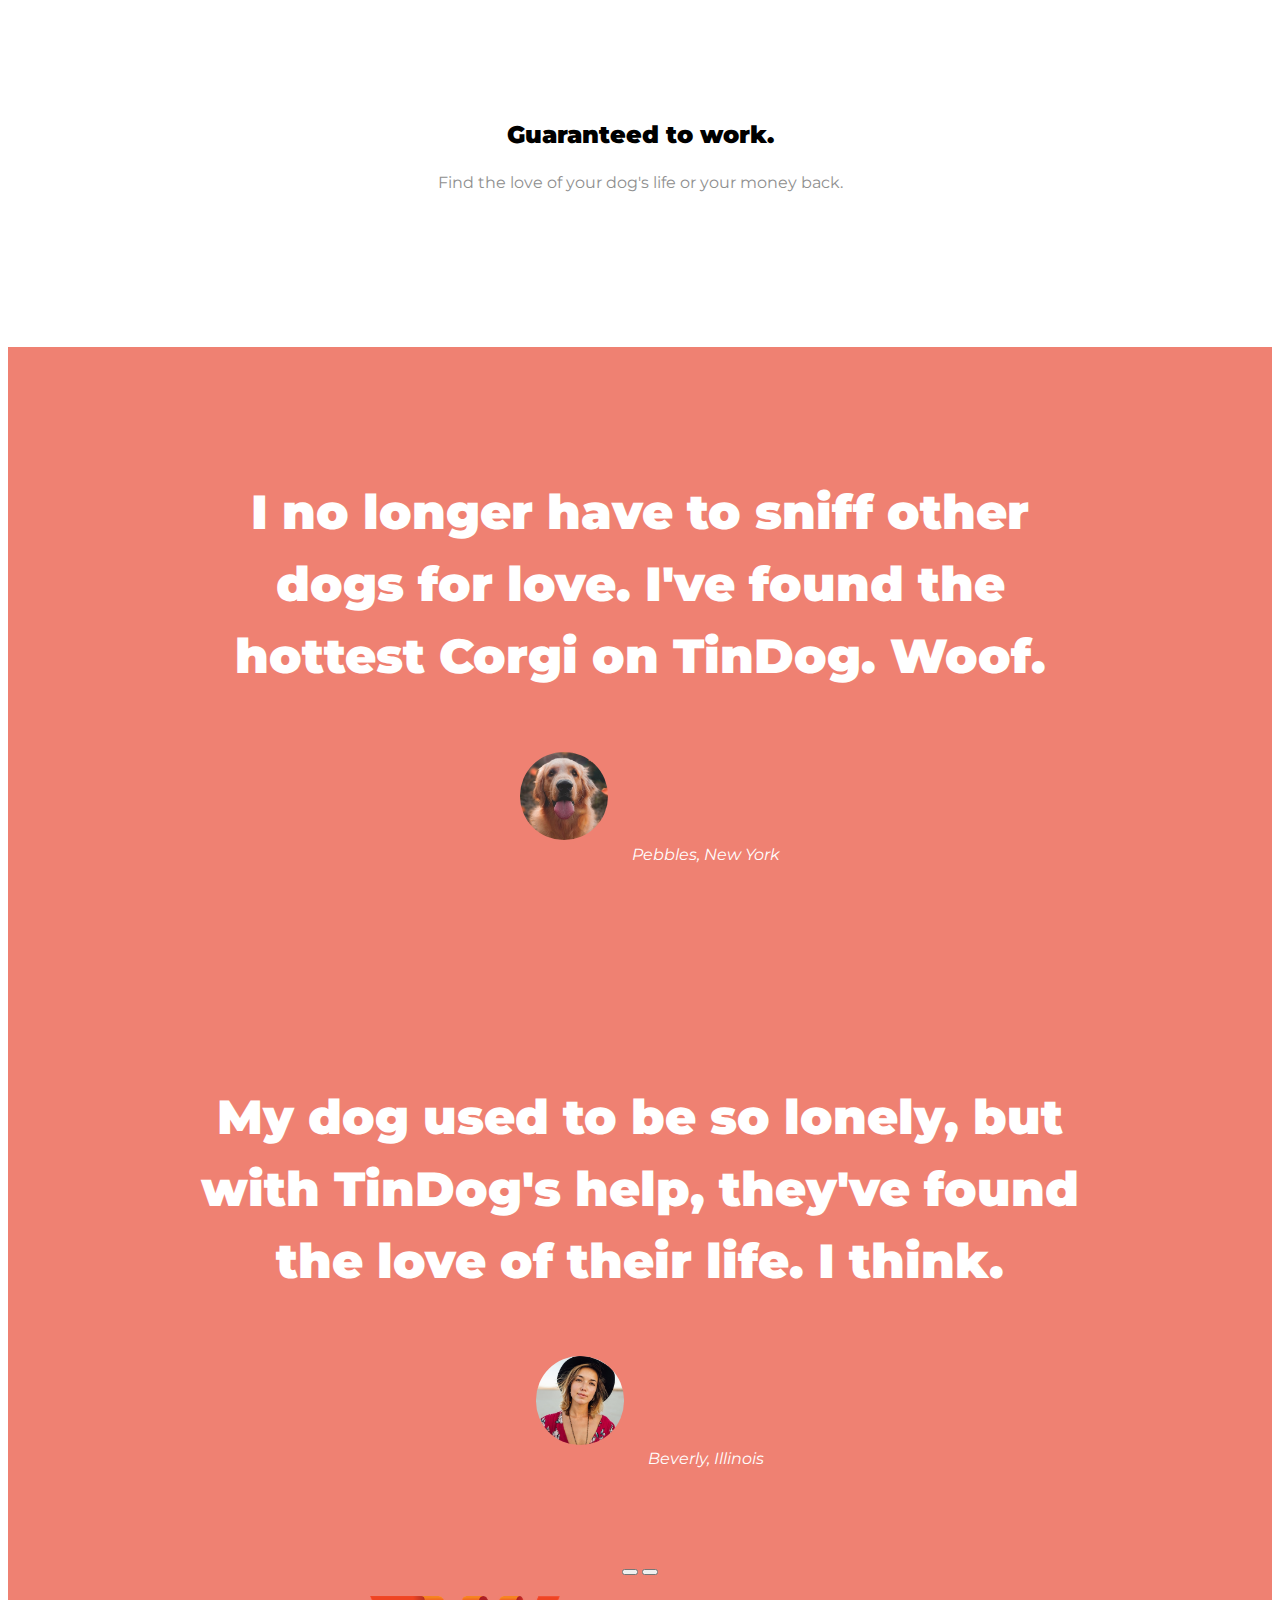
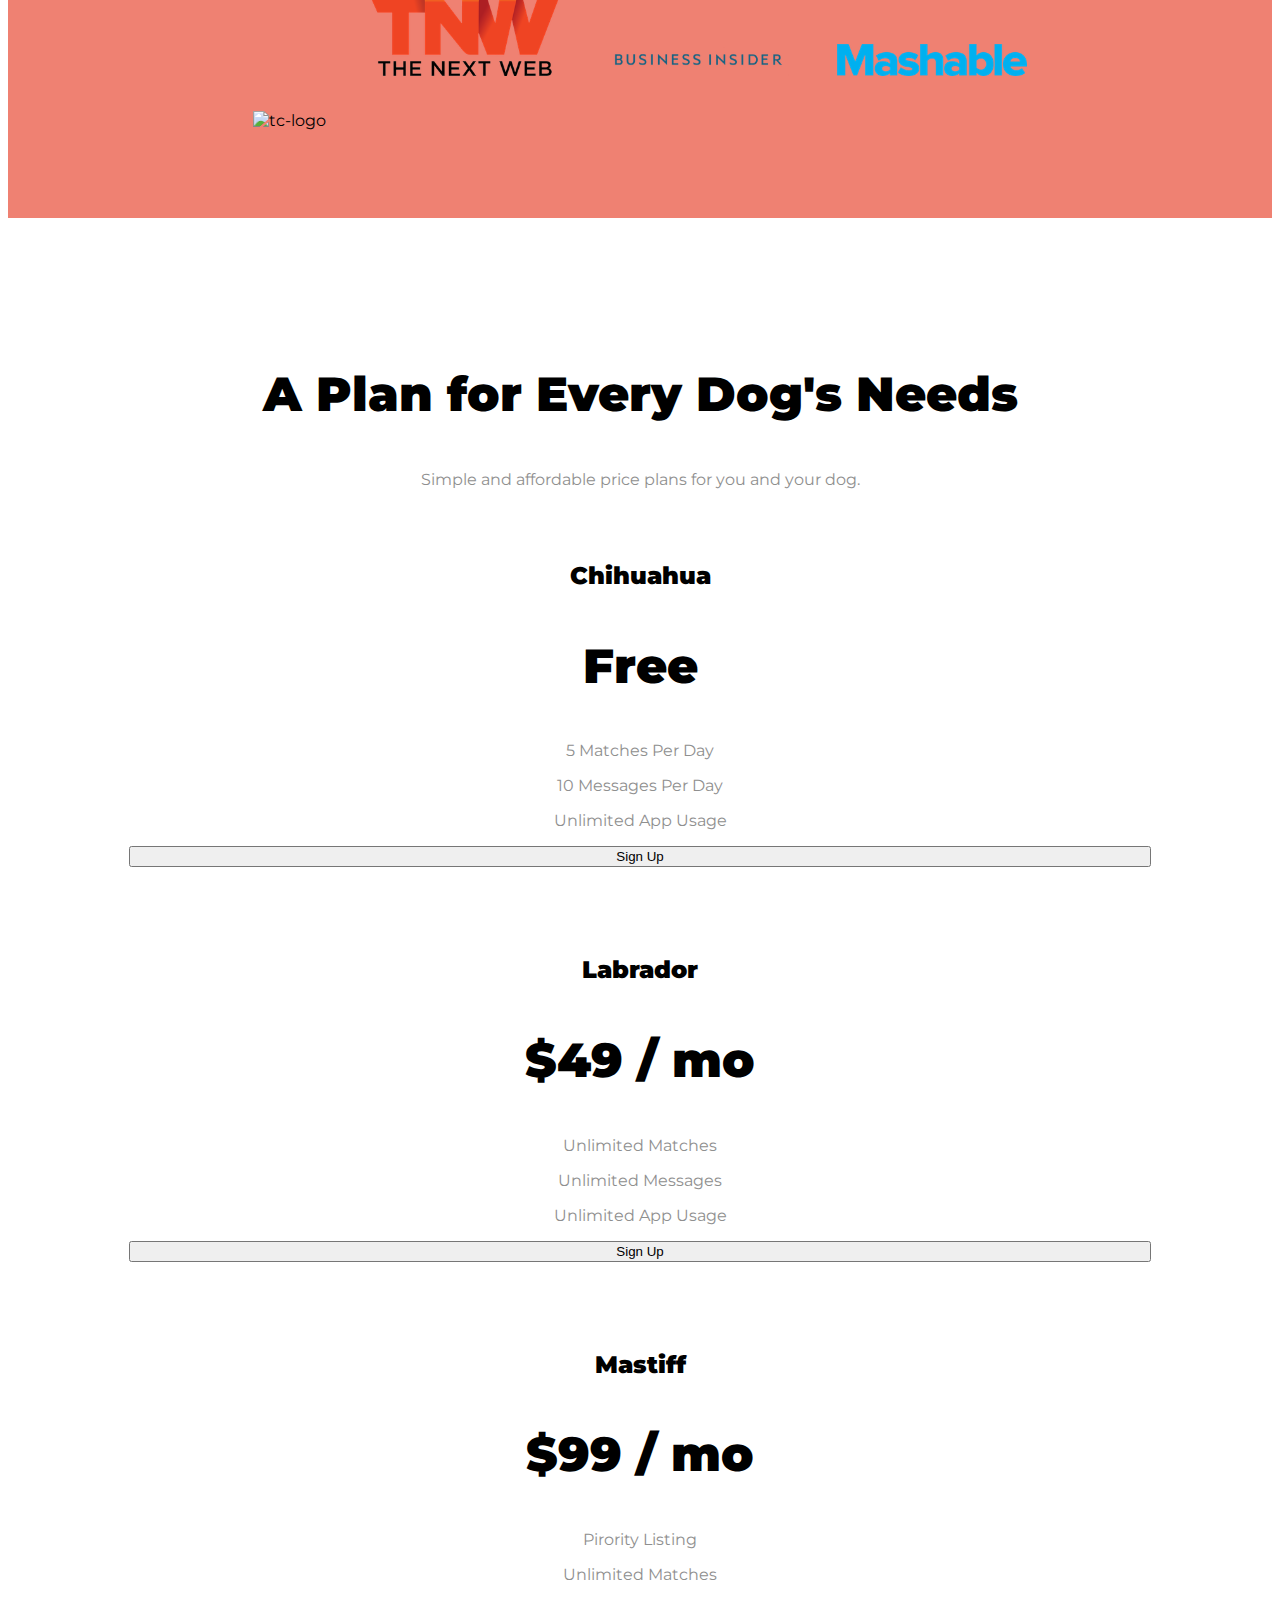
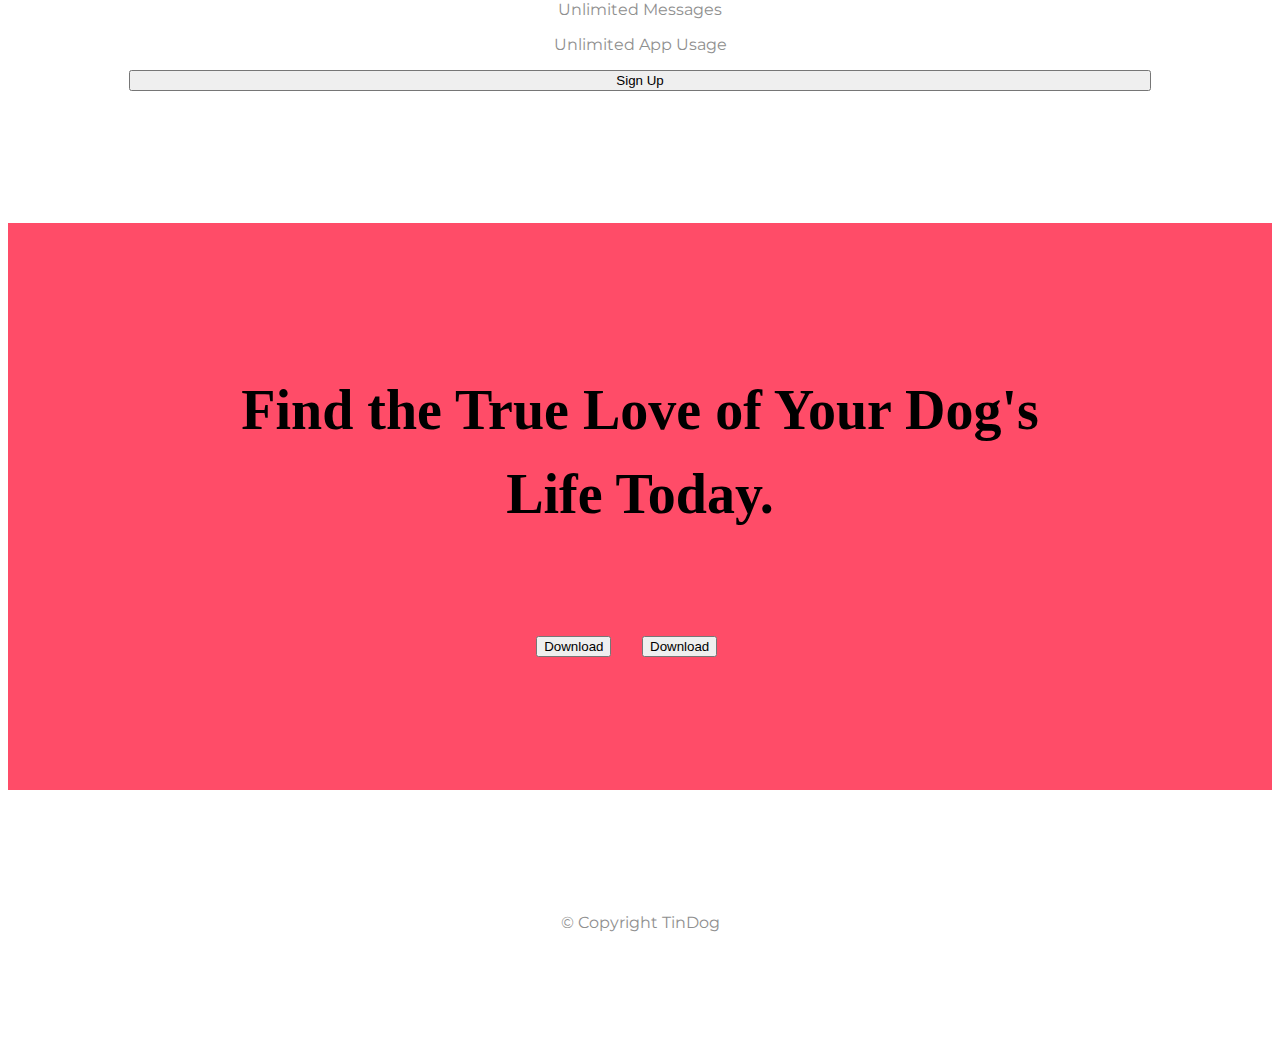
==== commit f205f810: "finished mvp of website" ====
--- a/Boostrap_project/index.html
+++ b/Boostrap_project/index.html
@@ -38,13 +38,13 @@
             <div class="collapse navbar-collapse" id="navbarSupportedContent">
         <ul class="navbar-nav ms-auto">
             <li class="nav-item">
-                <a class="nav-link" href="">Contact</a>
+                <a class="nav-link" href="#footer">Contact</a>
             </li>
             <li class="nav-item">
-                <a class="nav-link" href="">Pricing</a>
+                <a class="nav-link" href="#pricing">Pricing</a>
             </li>
             <li class="nav-item">
-                <a class="nav-link" href="">Download</a>
+                <a class="nav-link" href="#cta">Download</a>
             </li>
         </ul>
            </div>
@@ -217,12 +217,6 @@
 
     </div>
 
-
-
-
-
-
-
   </section>
 
 
@@ -230,9 +224,11 @@
 
   <section id="cta">
 
-    <h3>Find the True Love of Your Dog's Life Today.</h3>
-    <button type="button">Download</button>
-    <button type="button">Download</button>
+    <h3 class="cta-heading">Find the True Love of Your Dog's Life Today.</h3>
+    
+      <button type="button" class="btn btn-lg btn-dark download-button"><i class="fab fa-apple"></i> Download</button>
+      <button type="button" class="btn btn-lg btn-light download-button"><i class="fab fa-google-play"></i> Download</button>
+
 
   </section>
 
@@ -240,7 +236,10 @@
   <!-- Footer -->
 
   <footer id="footer">
-
+    <i class="social-icon fab fa-facebook"></i>
+    <i class="social-icon fab fa-instagram"></i>
+    <i class="social-icon fab fa-twitter"></i>
+    <i class="social-icon fas fa-envelope"></i>
     <p>© Copyright TinDog</p>
 
   </footer>
--- a/Boostrap_project/css/styles.css
+++ b/Boostrap_project/css/styles.css
@@ -31,7 +31,8 @@
 /* CLASS SELECTORS */
 
 .container-fluid {
-    padding: 3% 15%;
+    padding: 3% 15% 7%;
+    /* padding-bottom: 100px; */
 }
 
 /* .navbar {
@@ -59,8 +60,12 @@
 }
 
 .title-image {
-    width: 60%;
+    width: 20%;
     transform: rotate(20deg);
+    position: absolute;
+    /* right: 30%; */
+    /* margin-right: 10%; */
+    /* padding-left: 100px; */
 }
 
 .feature {
@@ -87,6 +92,9 @@
 
 #features {
     padding: 7% 10%;
+    position: relative;
+    background-color: white;
+    z-index: 1;
 }
 
 
@@ -133,4 +141,42 @@
 
 .pricing-column {
     padding: 3% 2%;
+}
+
+/* Call to Action Section */
+
+#cta {
+    background-color: #ff4c68;
+    padding: 7% 15%;
+    text-align: center;
+    /* color: white; */
+    font-family: 'Montserrat Black';
+}
+
+.cta-heading {
+    font-family: "Montserrat-Black";
+    font-size: 3.5rem;
+    line-height: 1.5;
+}
+
+/* Footer Section */
+
+#footer {
+    padding: 7% 15%;
+    text-align: center;
+}
+
+.social-icon {
+    margin: 20px 10px;
+}
+
+@media (max-width: 1283px) {
+    #title {
+        text-align: center;
+    }
+    
+    .title-image {
+        position: static;
+        transform: rotate(0);
+    }
 }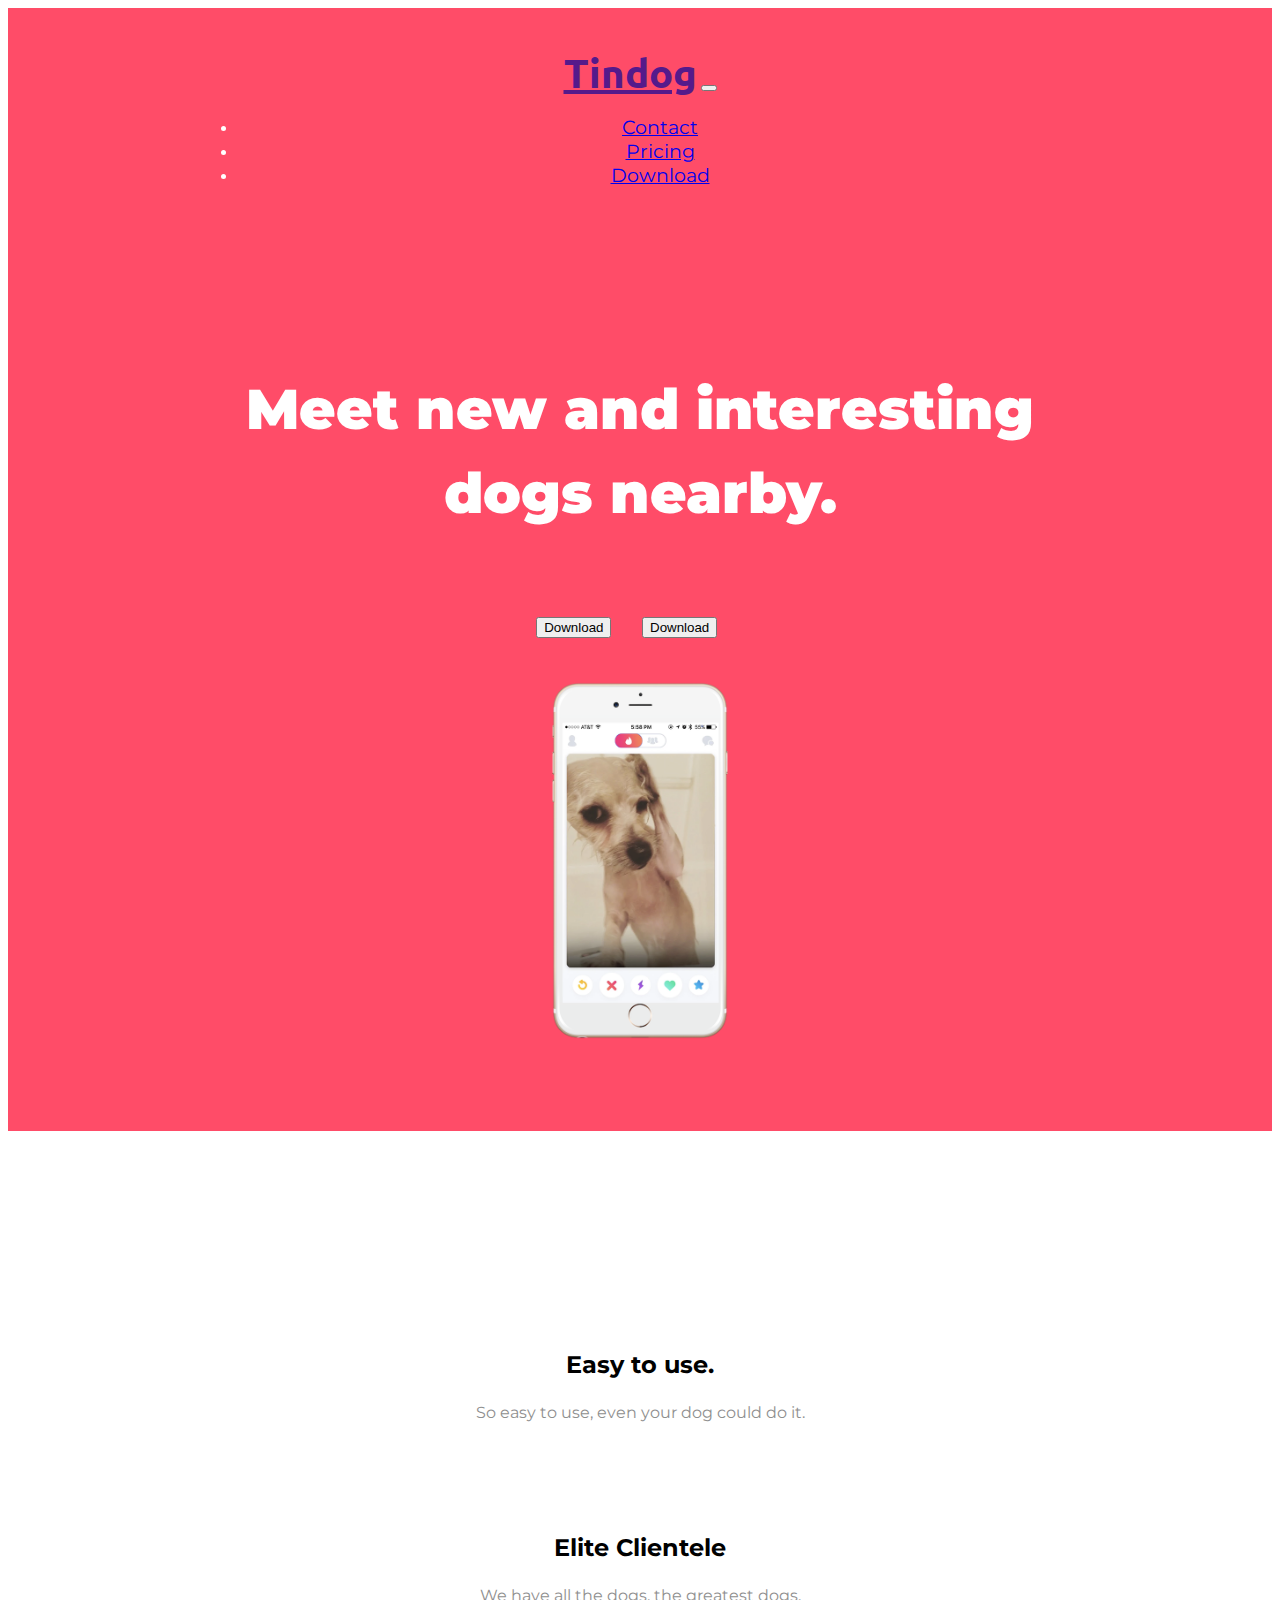
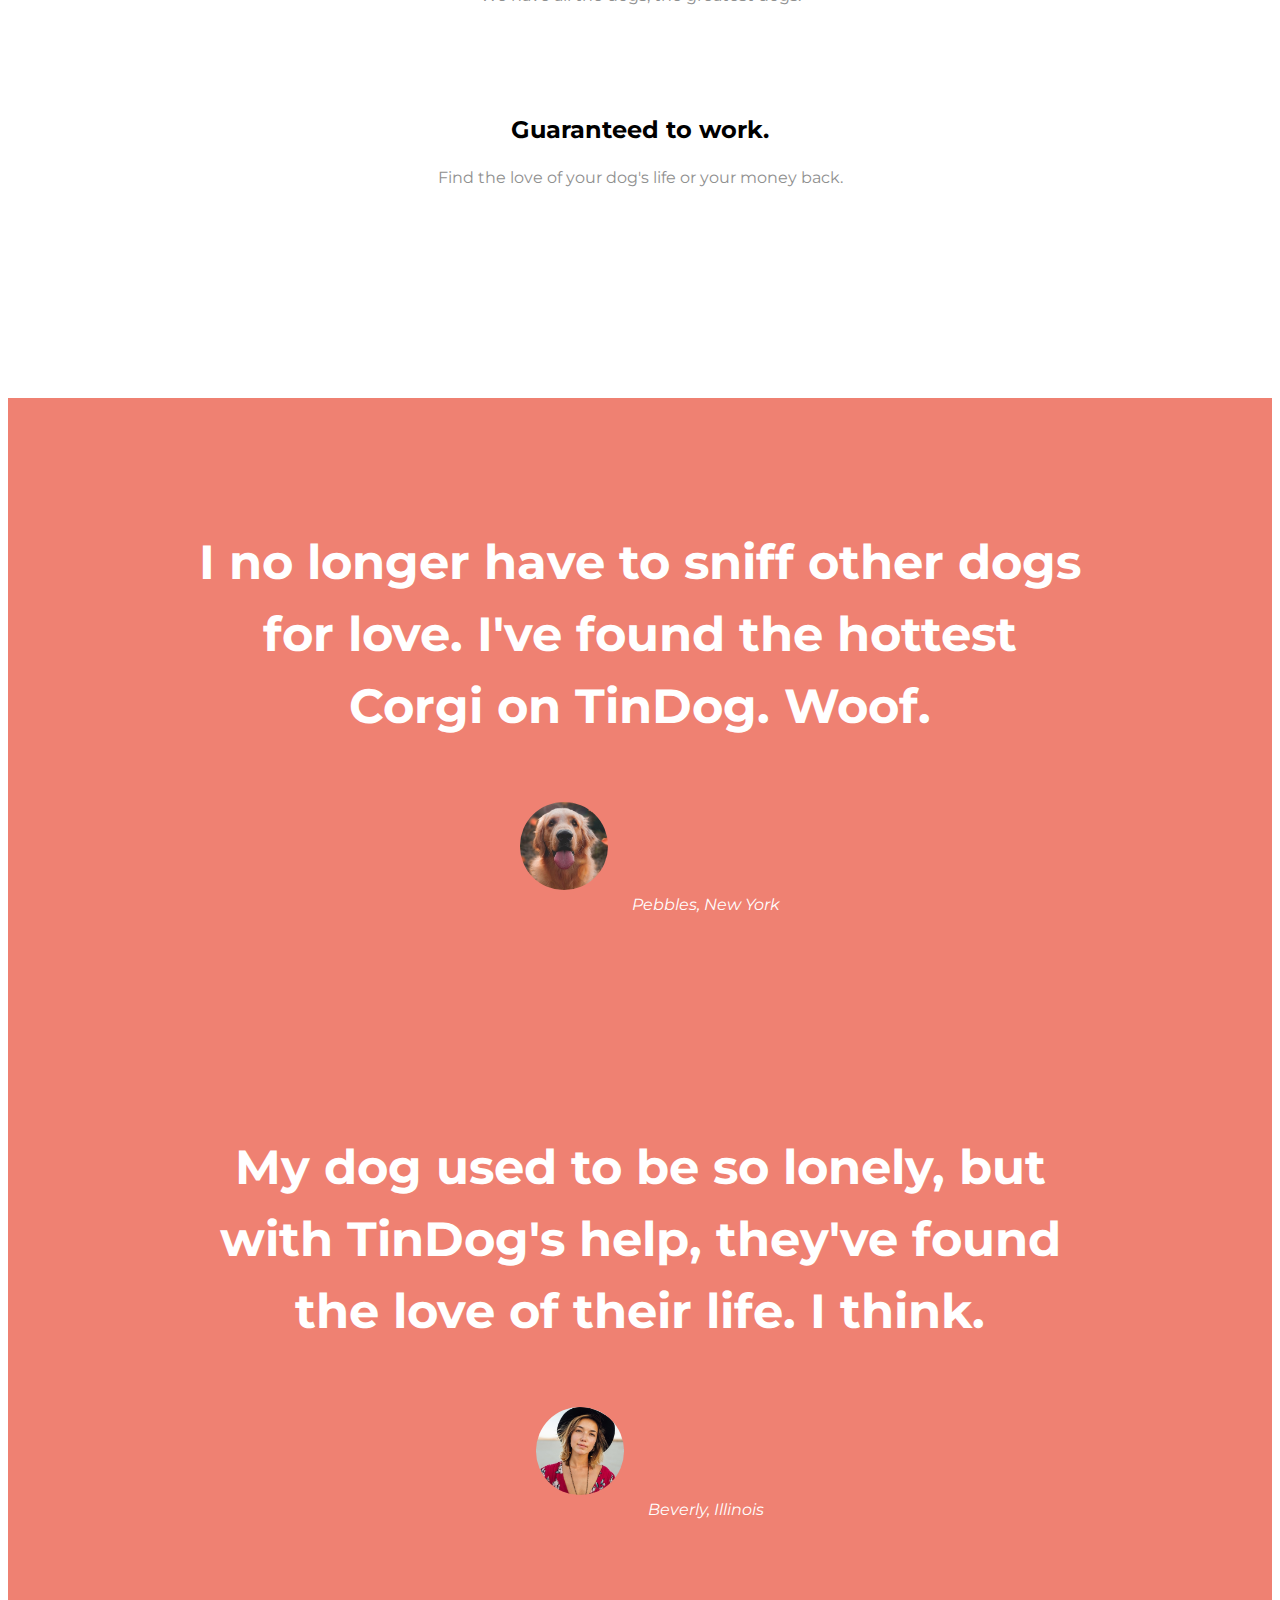
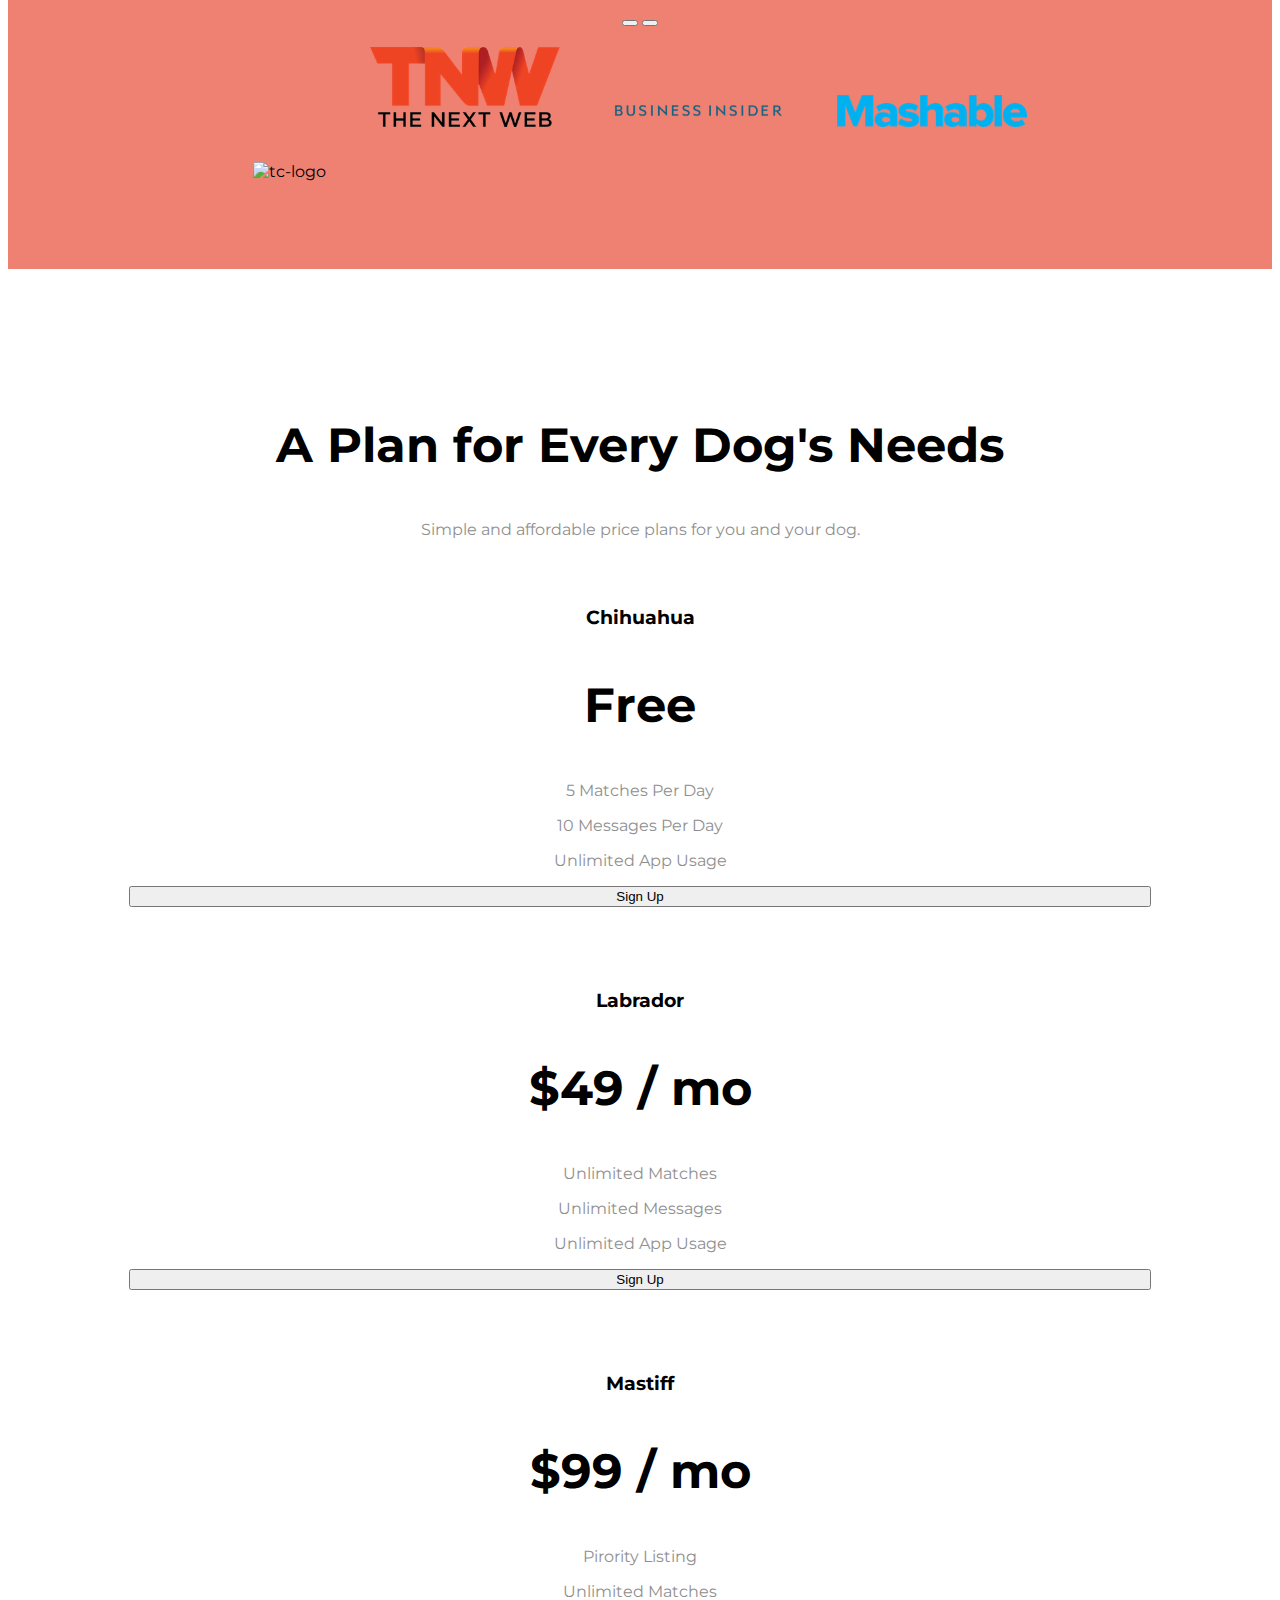
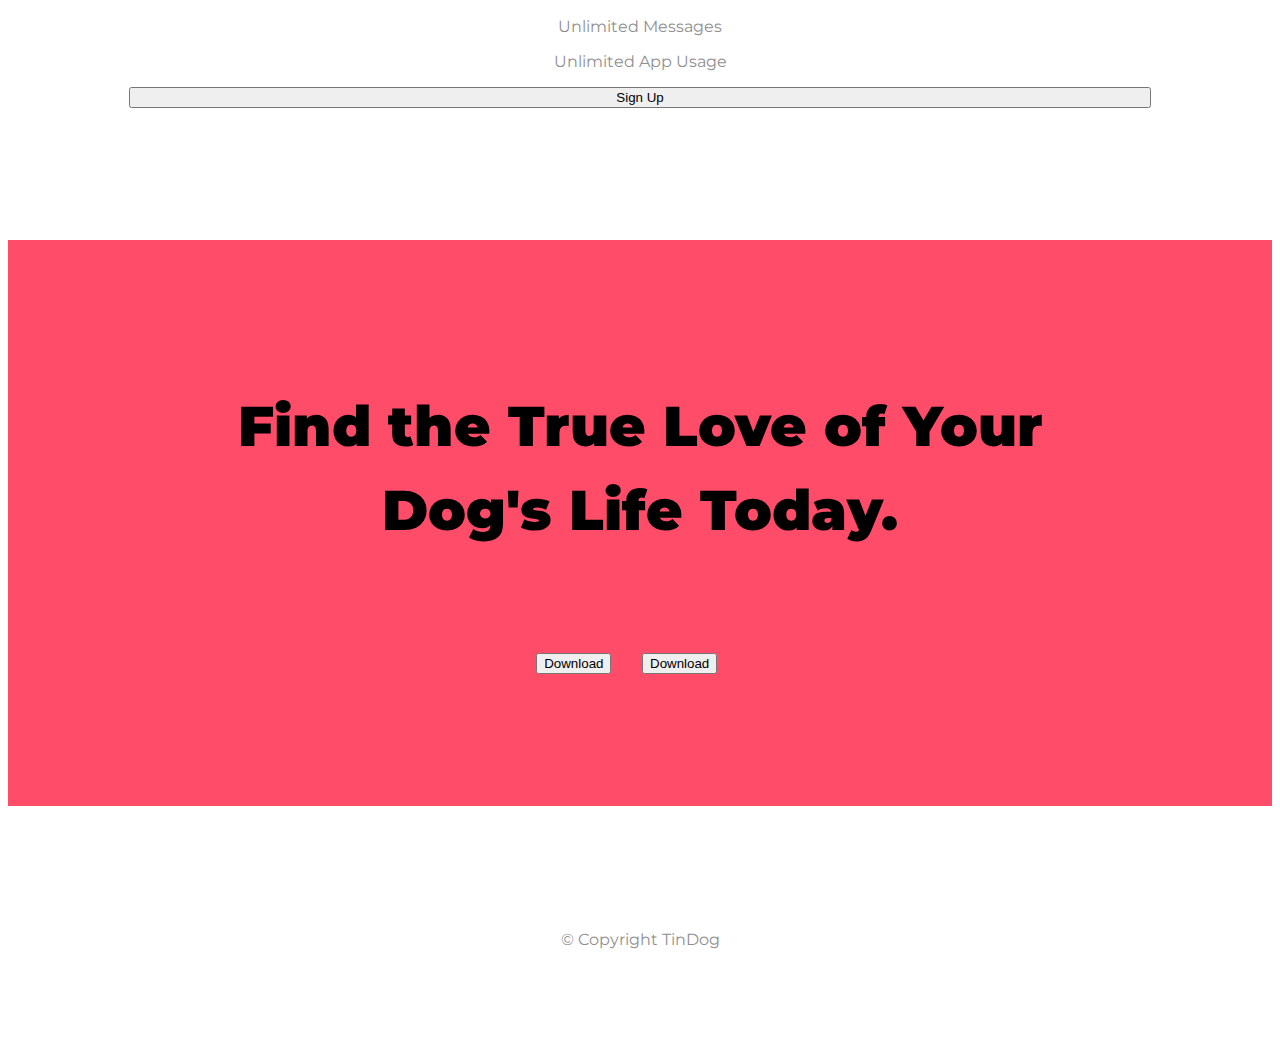
==== commit 824706a3: "Performed initial refactoring" ====
--- a/Boostrap_project/index.html
+++ b/Boostrap_project/index.html
@@ -57,7 +57,7 @@
     
       <div class="row">
         <div class="col-lg-6">
-          <h1>Meet new and interesting dogs nearby.</h1>
+          <h1 class="big-heading">Meet new and interesting dogs nearby.</h1>
           <button type="button" class="btn btn-dark btn-lg download-button"><i class="fab fa-apple"></i> Download</button>
           <button type="button" class="btn btn-outline-light btn-lg download-button"><i class="fab fa-google-play"></i> Download</button>
         </div>
@@ -75,25 +75,25 @@
   <section id="features">
 
 
-    <div class="container">
+    <div class="container-fluid">
 
       <div class="row feature-row">
 
         <div class="col-lg-4 feature">
           <i class="fas fa-check-circle fa-4x feature-icons"></i>
-          <h3>Easy to use.</h3>
+          <h3 class="feature-title">Easy to use.</h3>
           <p class="feature-description">So easy to use, even your dog could do it.</p>
         </div>
 
         <div class="col-lg-4 feature">
           <i class="fas fa-bullseye fa-4x feature-icons"></i> 
-          <h3>Elite Clientele</h3>
+          <h3 class="feature-title">Elite Clientele</h3>
           <p class="feature-description">We have all the dogs, the greatest dogs.</p>
         </div>
 
         <div class="col-lg-4 feature">
           <i class="fas fa-heart fa-4x feature-icons"></i> 
-          <h3>Guaranteed to work.</h3>
+          <h3 class="feature-title">Guaranteed to work.</h3>
           <p class="feature-description">Find the love of your dog's life or your money back.</p> 
         </div>
 
@@ -111,13 +111,13 @@
     <div id="testimonial-carousel" class="carousel slide" data-bs-ride="false" data-bs-interval="5000">
       <div class="carousel-inner">
         
-        <div class="carousel-item active">
-          <h2>I no longer have to sniff other dogs for love. I've found the hottest Corgi on TinDog. Woof.</h2>
+        <div class="carousel-item active container-fluid">
+          <h2 class="testimonial-text">I no longer have to sniff other dogs for love. I've found the hottest Corgi on TinDog. Woof.</h2>
           <img class="testimonial-image" src="images/dog-img.jpg" alt="dog-profile">
           <em>Pebbles, New York</em>
         </div>
 
-        <div class="carousel-item">
+        <div class="carousel-item container-fluid">
           <h2 class="testimonial-text">My dog used to be so lonely, but with TinDog's help, they've found the love of their life. I think.</h2>
           <img class="testimonial-image" src="images/lady-img.jpg" alt="lady-profile">
           <em>Beverly, Illinois</em>
@@ -151,7 +151,7 @@
 
   <section id="pricing">
 
-    <h2>A Plan for Every Dog's Needs</h2>
+    <h2 class="section-heading">A Plan for Every Dog's Needs</h2>
     <p>Simple and affordable price plans for you and your dog.</p>
 
 
@@ -167,7 +167,7 @@
           </div>
         
           <div class="card-body">
-            <h2>Free</h2>
+            <h2 class="price-text">Free</h2>
             <p>5 Matches Per Day</p>
             <p>10 Messages Per Day</p>
             <p>Unlimited App Usage</p>
@@ -185,7 +185,7 @@
           </div>
         
           <div class="card-body">
-            <h2>$49 / mo</h2>
+            <h2 class="price-text">$49 / mo</h2>
             <p>Unlimited Matches</p>
             <p>Unlimited Messages</p>
             <p>Unlimited App Usage</p>
@@ -203,7 +203,7 @@
           </div>
         
           <div class="card-body">
-            <h2>$99 / mo</h2>
+            <h2 class="price-text">$99 / mo</h2>
             <p>Pirority Listing</p>
             <p>Unlimited Matches</p>
             <p>Unlimited Messages</p>
@@ -224,10 +224,12 @@
 
   <section id="cta">
 
-    <h3 class="cta-heading">Find the True Love of Your Dog's Life Today.</h3>
-    
-      <button type="button" class="btn btn-lg btn-dark download-button"><i class="fab fa-apple"></i> Download</button>
-      <button type="button" class="btn btn-lg btn-light download-button"><i class="fab fa-google-play"></i> Download</button>
+    <div class="container-fluid">
+      <h3 class="big-heading">Find the True Love of Your Dog's Life Today.</h3>
+      
+        <button type="button" class="btn btn-lg btn-dark download-button"><i class="fab fa-apple"></i> Download</button>
+        <button type="button" class="btn btn-lg btn-light download-button"><i class="fab fa-google-play"></i> Download</button>
+    </div>
 
 
   </section>
@@ -236,12 +238,14 @@
   <!-- Footer -->
 
   <footer id="footer">
-    <i class="social-icon fab fa-facebook"></i>
-    <i class="social-icon fab fa-instagram"></i>
-    <i class="social-icon fab fa-twitter"></i>
-    <i class="social-icon fas fa-envelope"></i>
-    <p>© Copyright TinDog</p>
-
+
+    <div class="container-fluid">
+      <i class="social-icon fab fa-facebook"></i>
+      <i class="social-icon fab fa-instagram"></i>
+      <i class="social-icon fab fa-twitter"></i>
+      <i class="social-icon fas fa-envelope"></i>
+      <p>© Copyright TinDog</p>
+    </div>
   </footer>
 
 
--- a/Boostrap_project/css/styles.css
+++ b/Boostrap_project/css/styles.css
@@ -2,42 +2,44 @@
 
 body {
     font-family: 'Montserrat', sans-serif;
+    text-align: center;
 }
 
-h1 {
+h1, h2, h3, h4, h5, h6 {
     font-family: 'Montserrat', sans-serif;
-    font-size: 3.5rem;
-    line-height: 1.5;
-    font-weight: 900;
-}
-
-h2 {
-    font-family: 'Montserrat', sans-serif;
-    font-weight: 900;
-    font-size: 3rem;
-    line-height: 1.5;
-}
-
-h3 {
-    font-weight: 900;
-    font-size: 1.5rem;
 }
 
 p {
     color: #8f8f8f;
 }
 
+/* Headings */
+
+.big-heading {
+    font-size: 3.5rem;
+    line-height: 1.5;
+    font-weight: 900;
+}
+
+.section-heading {
+    font-size: 3rem;
+    line-height: 1.5;
+}
+
 
 /* CLASS SELECTORS */
 
 .container-fluid {
-    padding: 3% 15% 7%;
+    /* padding: 3% 15% 7%; */
+    padding: 7% 15%;
     /* padding-bottom: 100px; */
 }
 
 /* .navbar {
     padding-bottom: 4.5rem;
 } */
+
+
 
 .navbar-brand {
     font-family: 'Ubuntu';
@@ -59,6 +61,12 @@
     margin: 5% 3% 5% 0%;
 }
 
+/* Title Section */
+
+#title .container-fluid {
+    padding: 3% 15% 7%;
+}
+
 .title-image {
     width: 20%;
     transform: rotate(20deg);
@@ -70,7 +78,6 @@
 
 .feature {
     padding: 5%;
-    text-align: center;
 }
 
 .feature-icons {
@@ -83,11 +90,16 @@
     color: #ff4c68;
 }
 
+.feature-title {
+    font-size: 1.5rem;
+}
+
 
 /* ID SELECTORS */
 #title {
     background-color: #ff4c68;
     color: white;
+    text-align: left;
 }
 
 #features {
@@ -101,8 +113,6 @@
 /* Testimonial Section */
 
 #testimonials {
-    
-    text-align: center;
     background-color: #ef8172;
     color: white;
 }
@@ -113,9 +123,13 @@
     margin: 20px;
 }
 
+.testimonial-text {
+    font-size: 3rem;
+    line-height: 1.5;
+}
+
 #press {
     background-color: #ef8172;
-    text-align: center;
     padding-bottom: 3%;
 }
 
@@ -124,9 +138,6 @@
     margin: 20px 20px 50px;
 }
 
-.carousel-item {
-    padding: 7% 15%;
-}
 
 /* Pricing Section */
 
@@ -139,6 +150,11 @@
     text-align: center;
 }
 
+.price-text {
+    font-size: 3rem;
+    line-height: 1.5;
+}
+
 .pricing-column {
     padding: 3% 2%;
 }
@@ -147,24 +163,11 @@
 
 #cta {
     background-color: #ff4c68;
-    padding: 7% 15%;
-    text-align: center;
     /* color: white; */
-    font-family: 'Montserrat Black';
-}
-
-.cta-heading {
-    font-family: "Montserrat-Black";
-    font-size: 3.5rem;
-    line-height: 1.5;
+    font-family: 'Montserrat', sans-serif;
 }
 
 /* Footer Section */
-
-#footer {
-    padding: 7% 15%;
-    text-align: center;
-}
 
 .social-icon {
     margin: 20px 10px;
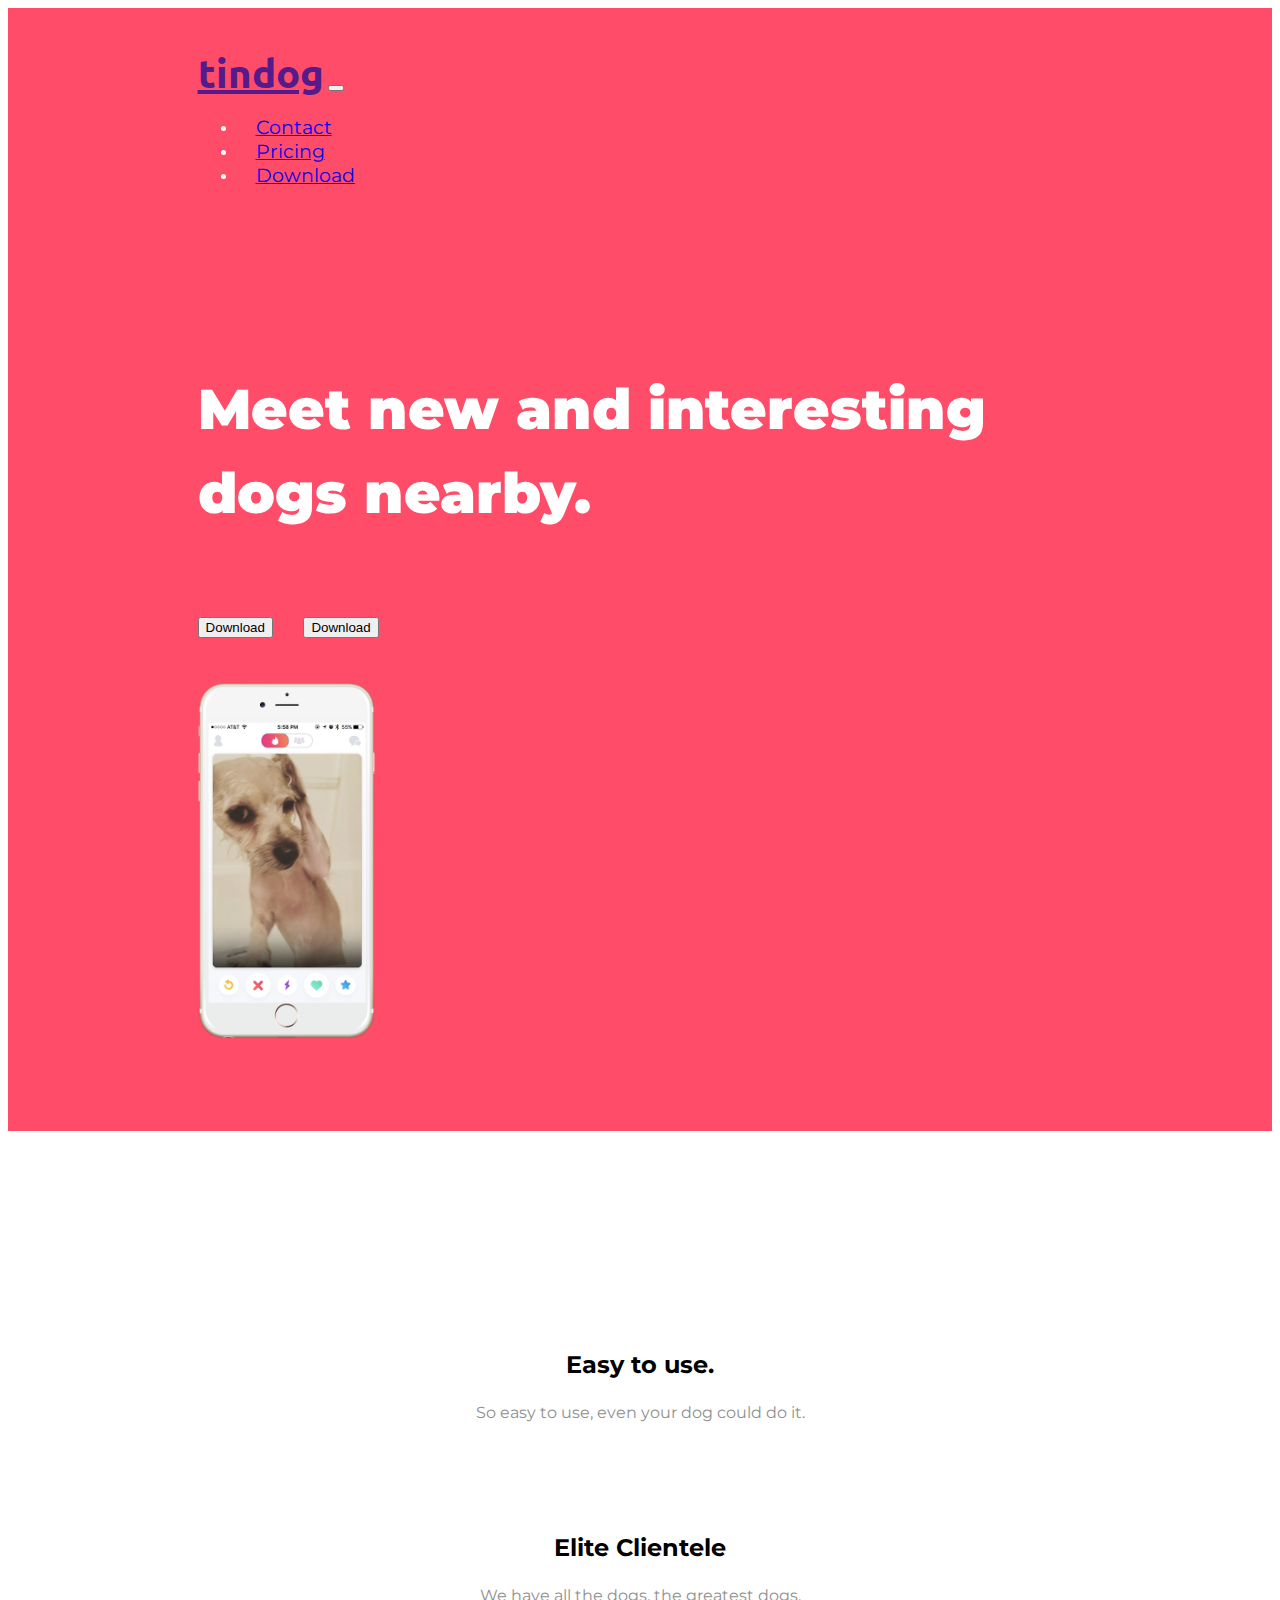
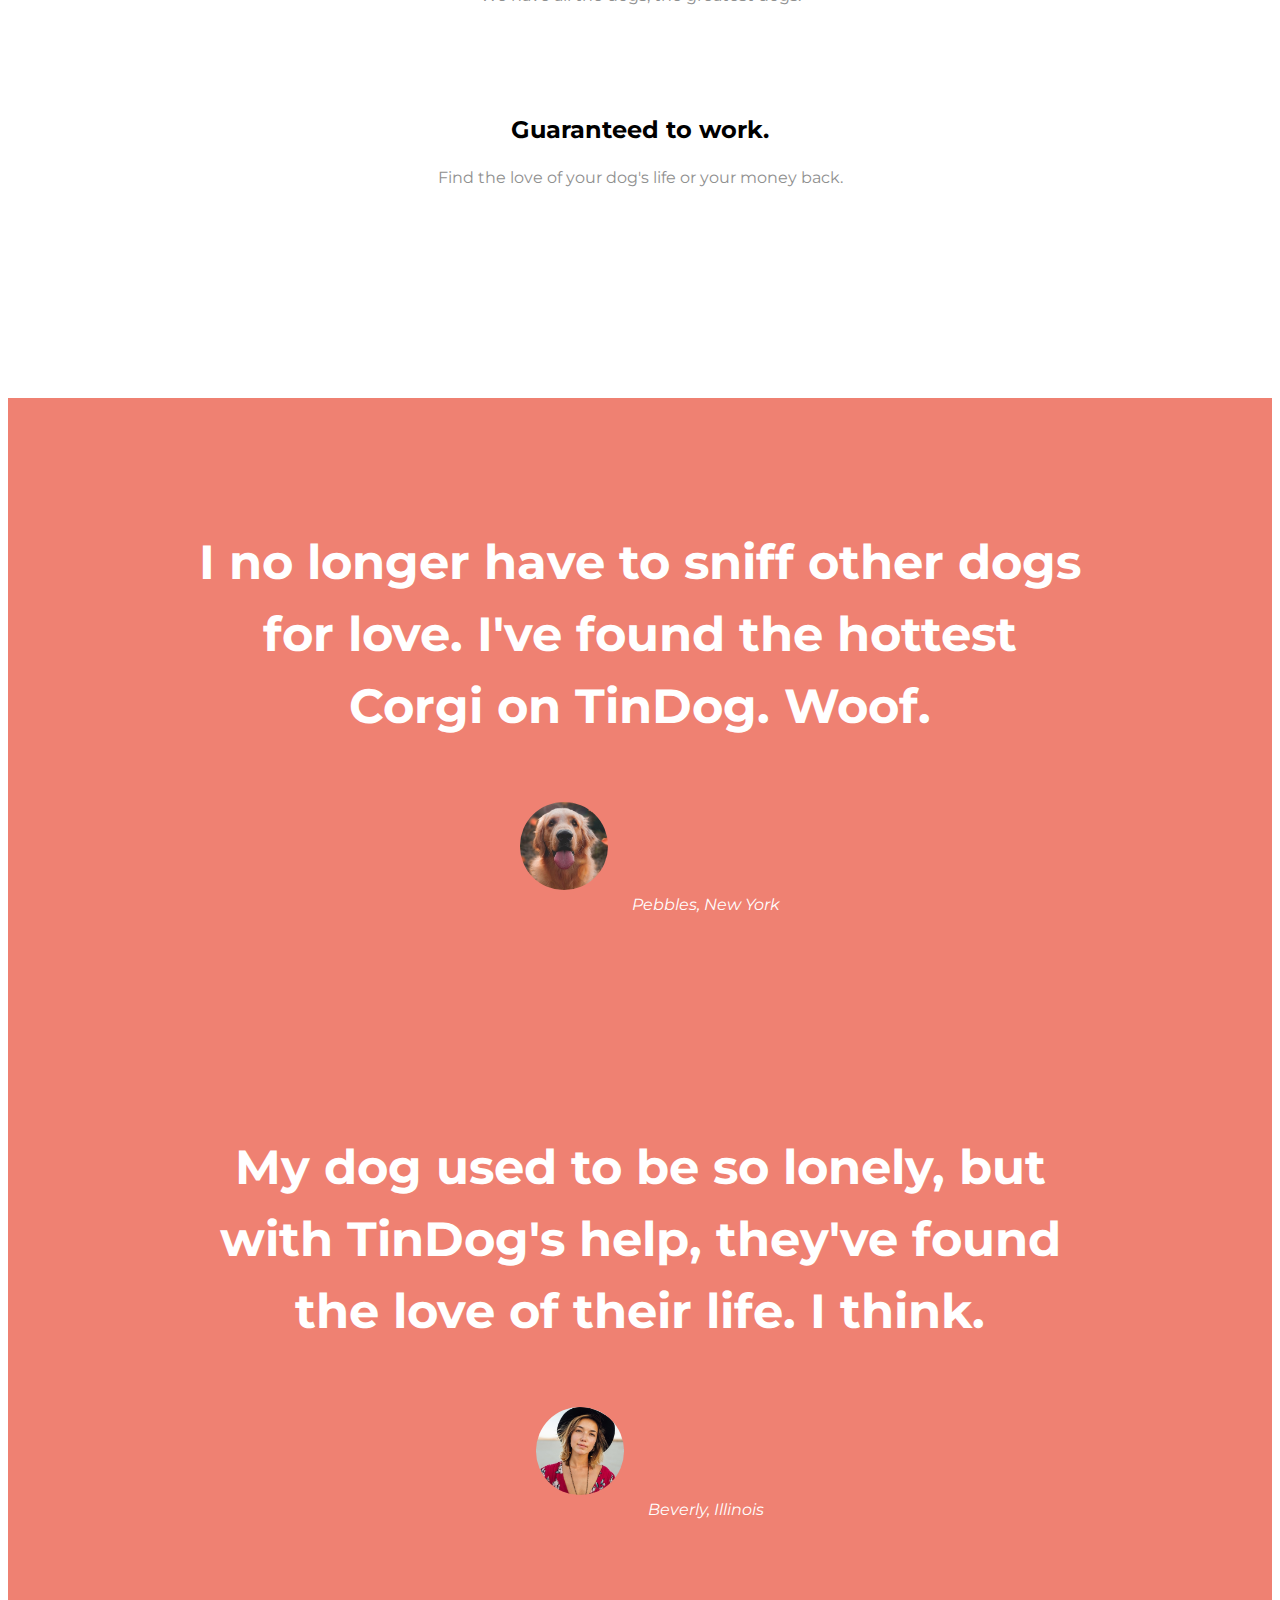
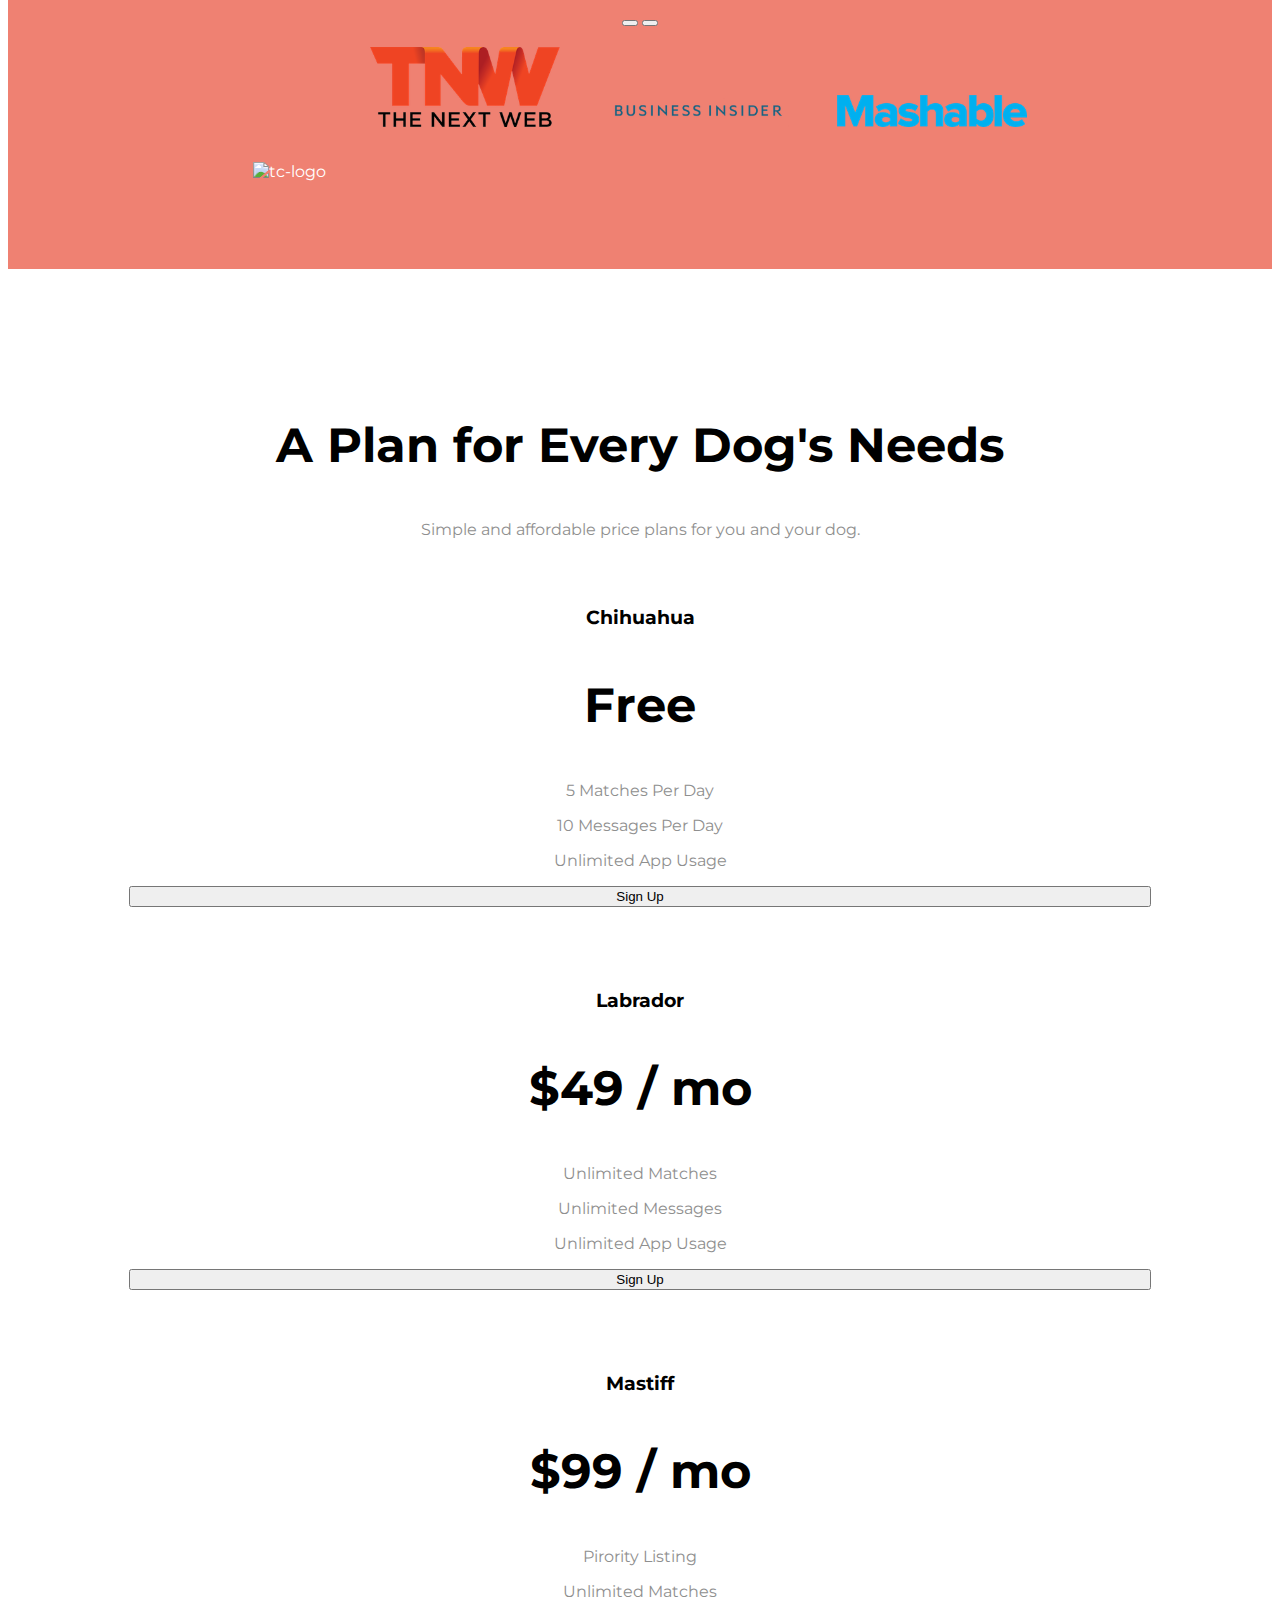
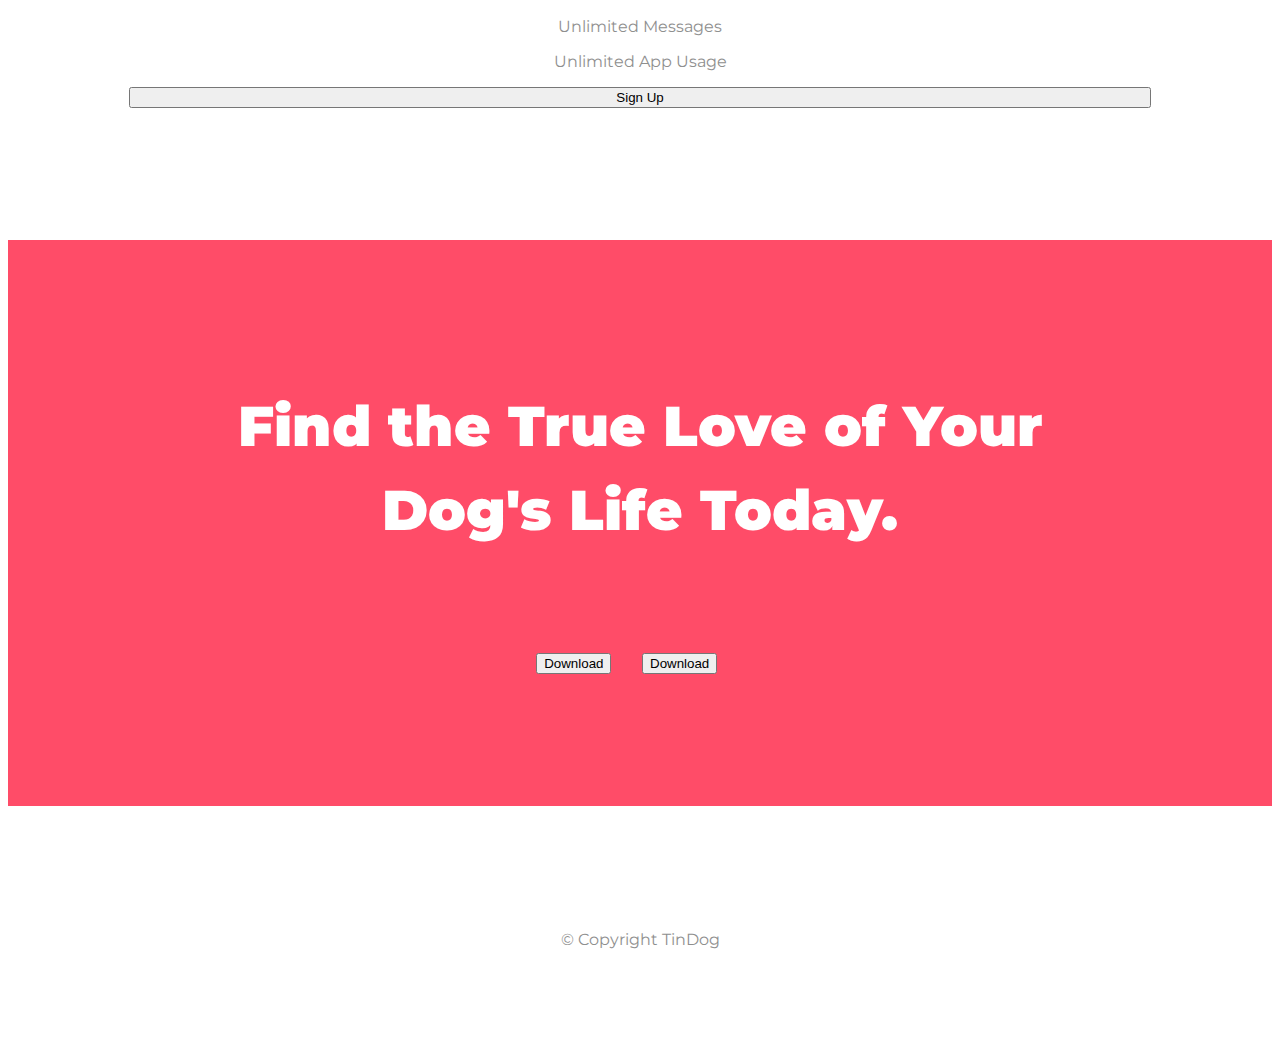
==== commit b85ff37f: "did some refactoring" ====
--- a/Boostrap_project/index.html
+++ b/Boostrap_project/index.html
@@ -25,13 +25,13 @@
 
 <body>
 
-  <section id="title">
+  <section class="colored-section" id="title">
 
     <!-- Nav Bar -->
     <nav class="navbar navbar-expand-lg navbar-dark">
 
       <div class="container-fluid">
-        <a class="navbar-brand" href="">Tindog</a>
+        <a class="navbar-brand" href="">tindog</a>
          <button class="navbar-toggler" type="button" data-bs-toggle="collapse" data-bs-target="#navbarSupportedContent" aria-controls="navbarSupportedContent" aria-expanded="false" aria-label="Toggle navigation">
         <span class="navbar-toggler-icon"></span>
             </button>
@@ -72,7 +72,7 @@
 
 
   <!-- Features -->
-  <section id="features">
+  <section class="white-section" id="features">
 
 
     <div class="container-fluid">
@@ -106,7 +106,7 @@
 
   <!-- Testimonials -->
 
-  <section id="testimonials">
+  <section class="colored-section" id="testimonials">
 
     <div id="testimonial-carousel" class="carousel slide" data-bs-ride="false" data-bs-interval="5000">
       <div class="carousel-inner">
@@ -138,7 +138,7 @@
 
   <!-- Press -->
 
-  <section id="press">
+  <section class="colored-section"  id="press">
     <img class="press-logo" src="images/techcrunch.png" alt="tc-logo">
     <img class="press-logo" src="images/tnw.png" alt="tnw-logo">
     <img class="press-logo" src="images/bizinsider.png" alt="biz-insider-logo">
@@ -149,7 +149,7 @@
 
   <!-- Pricing -->
 
-  <section id="pricing">
+  <section  class="white-section" id="pricing">
 
     <h2 class="section-heading">A Plan for Every Dog's Needs</h2>
     <p>Simple and affordable price plans for you and your dog.</p>
@@ -222,7 +222,7 @@
 
   <!-- Call to Action -->
 
-  <section id="cta">
+  <section class="colored-section"  id="cta">
 
     <div class="container-fluid">
       <h3 class="big-heading">Find the True Love of Your Dog's Life Today.</h3>
@@ -237,7 +237,7 @@
 
   <!-- Footer -->
 
-  <footer id="footer">
+  <footer class="white-section"  id="footer">
 
     <div class="container-fluid">
       <i class="social-icon fab fa-facebook"></i>
--- a/Boostrap_project/css/styles.css
+++ b/Boostrap_project/css/styles.css
@@ -39,6 +39,16 @@
     padding-bottom: 4.5rem;
 } */
 
+/* SECTIONS */
+
+.colored-section {
+    background-color: #ff4c68;
+    color: white;
+}
+
+.white-section {
+    background-color: white;
+}
 
 
 .navbar-brand {
@@ -65,6 +75,7 @@
 
 #title .container-fluid {
     padding: 3% 15% 7%;
+    text-align: left;
 }
 
 .title-image {
@@ -96,16 +107,10 @@
 
 
 /* ID SELECTORS */
-#title {
-    background-color: #ff4c68;
-    color: white;
-    text-align: left;
-}
 
 #features {
     padding: 7% 10%;
     position: relative;
-    background-color: white;
     z-index: 1;
 }
 
@@ -114,7 +119,6 @@
 
 #testimonials {
     background-color: #ef8172;
-    color: white;
 }
 
 .testimonial-image {
@@ -162,8 +166,6 @@
 /* Call to Action Section */
 
 #cta {
-    background-color: #ff4c68;
-    /* color: white; */
     font-family: 'Montserrat', sans-serif;
 }
 
